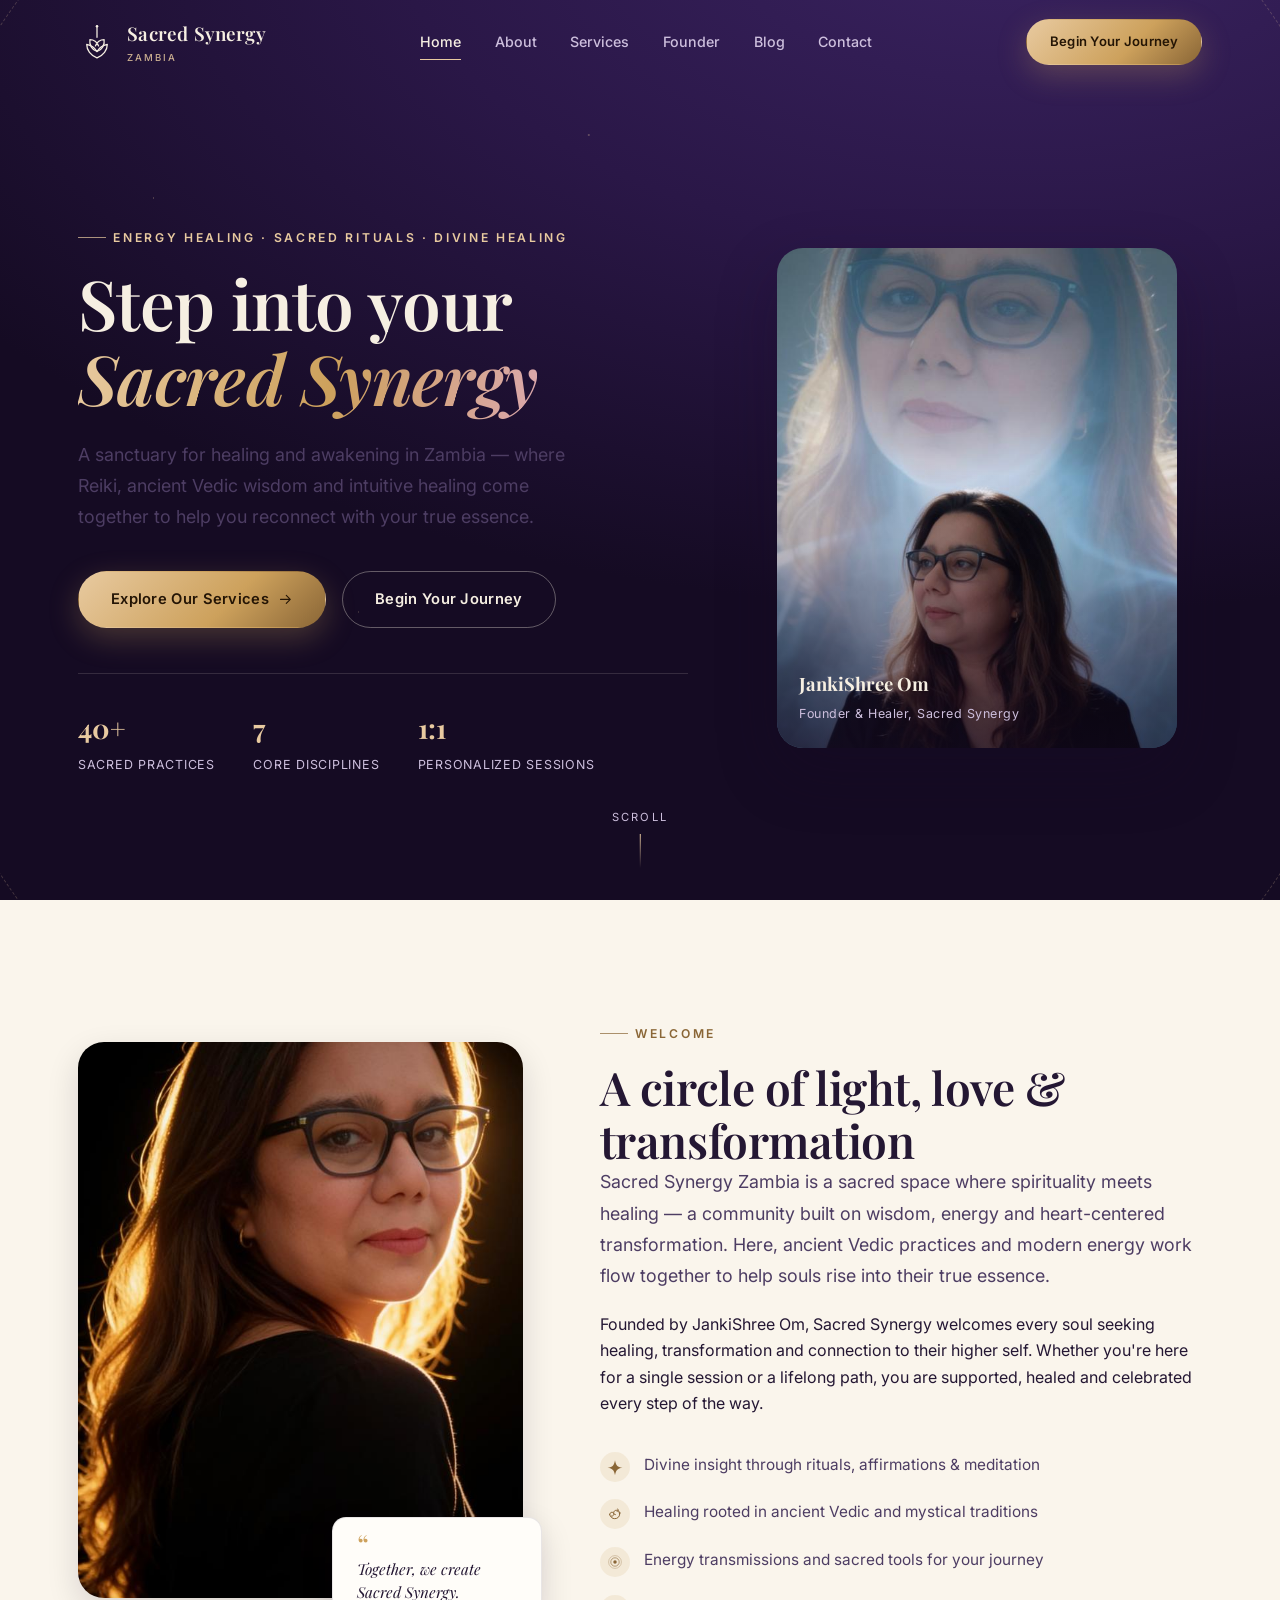
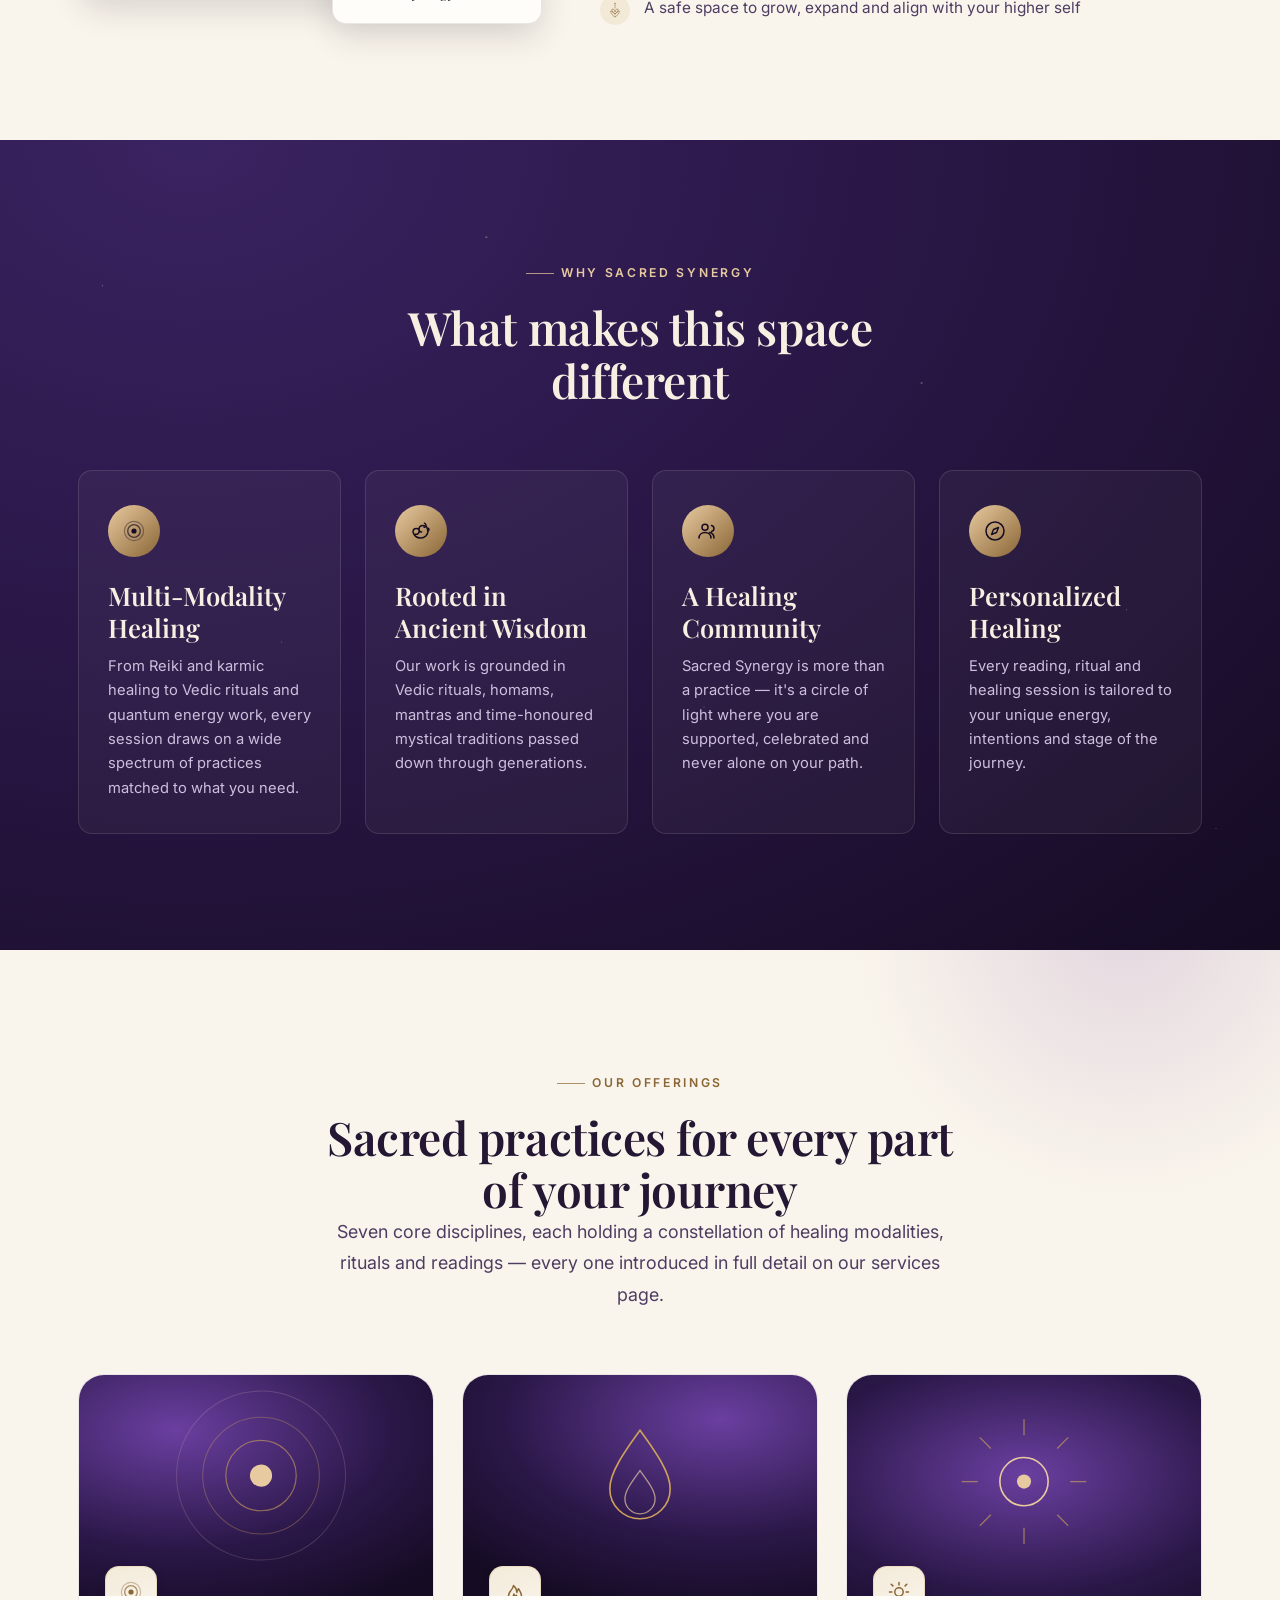
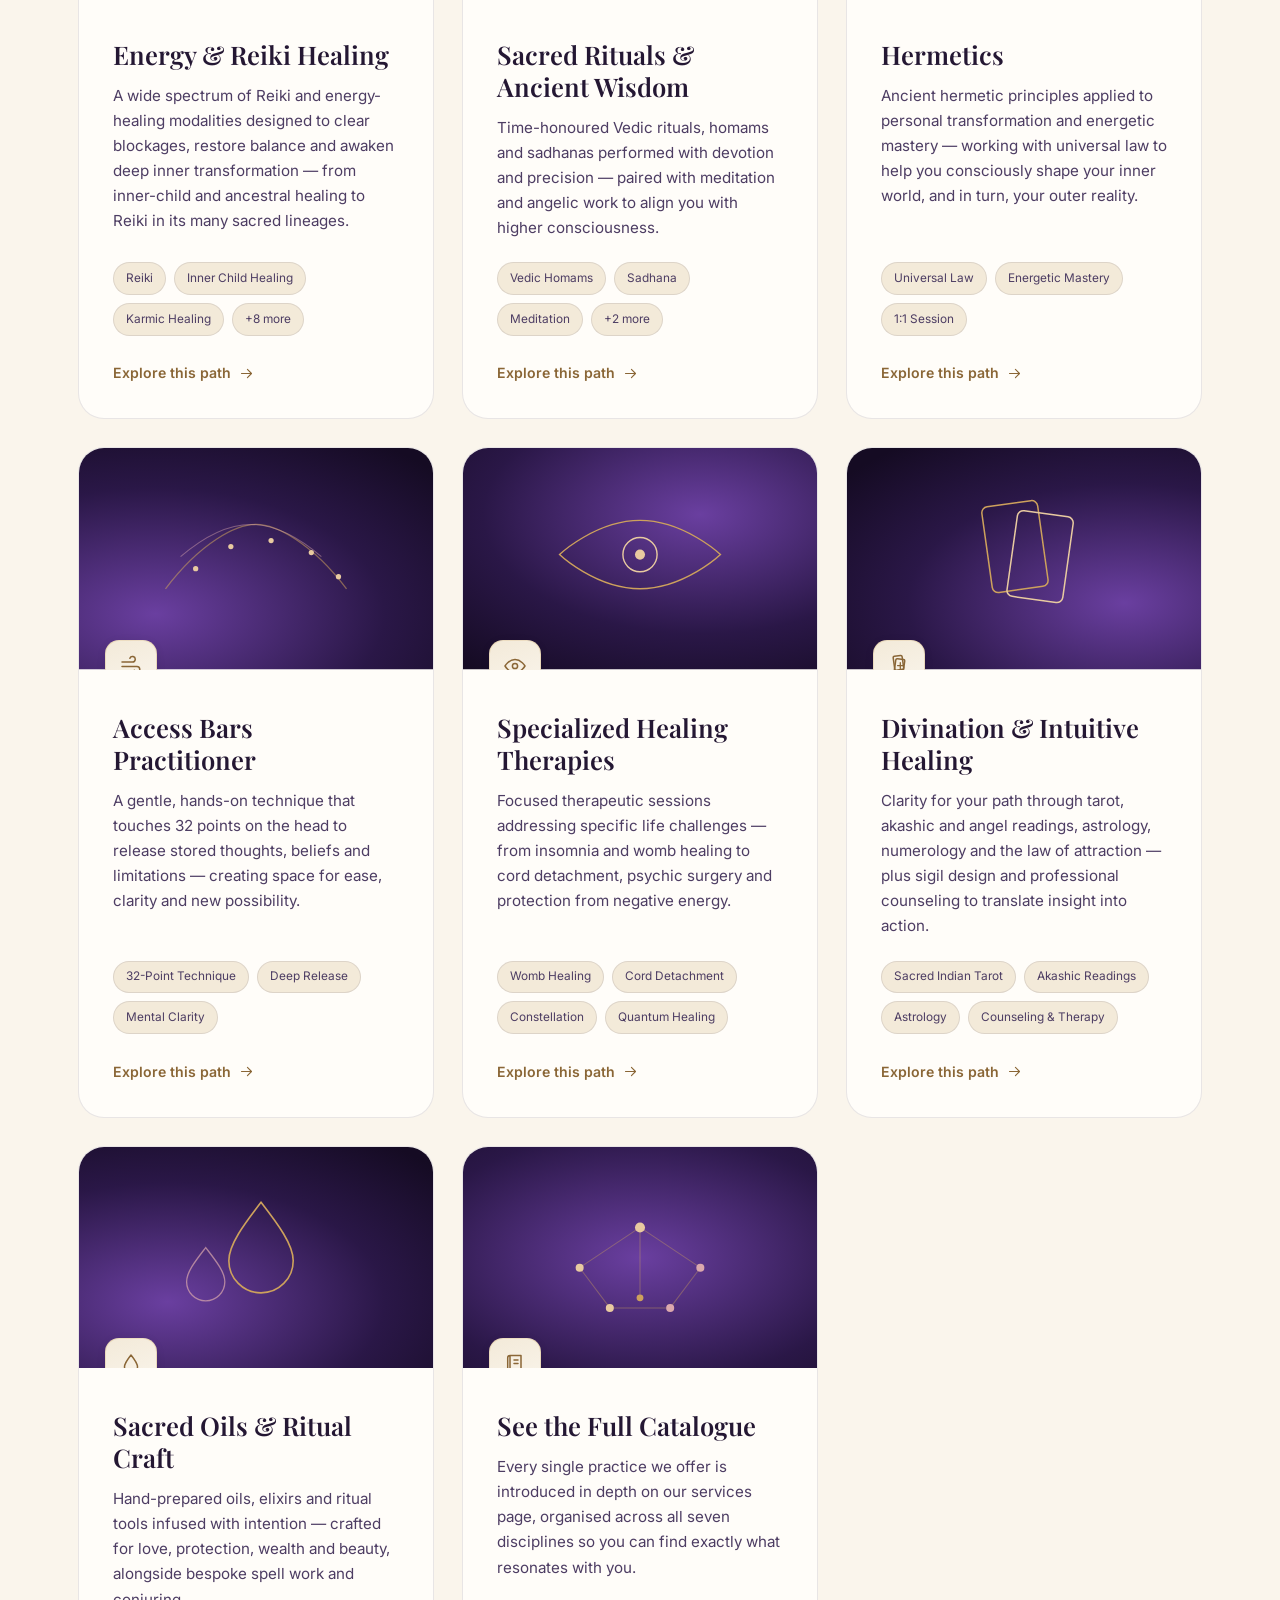
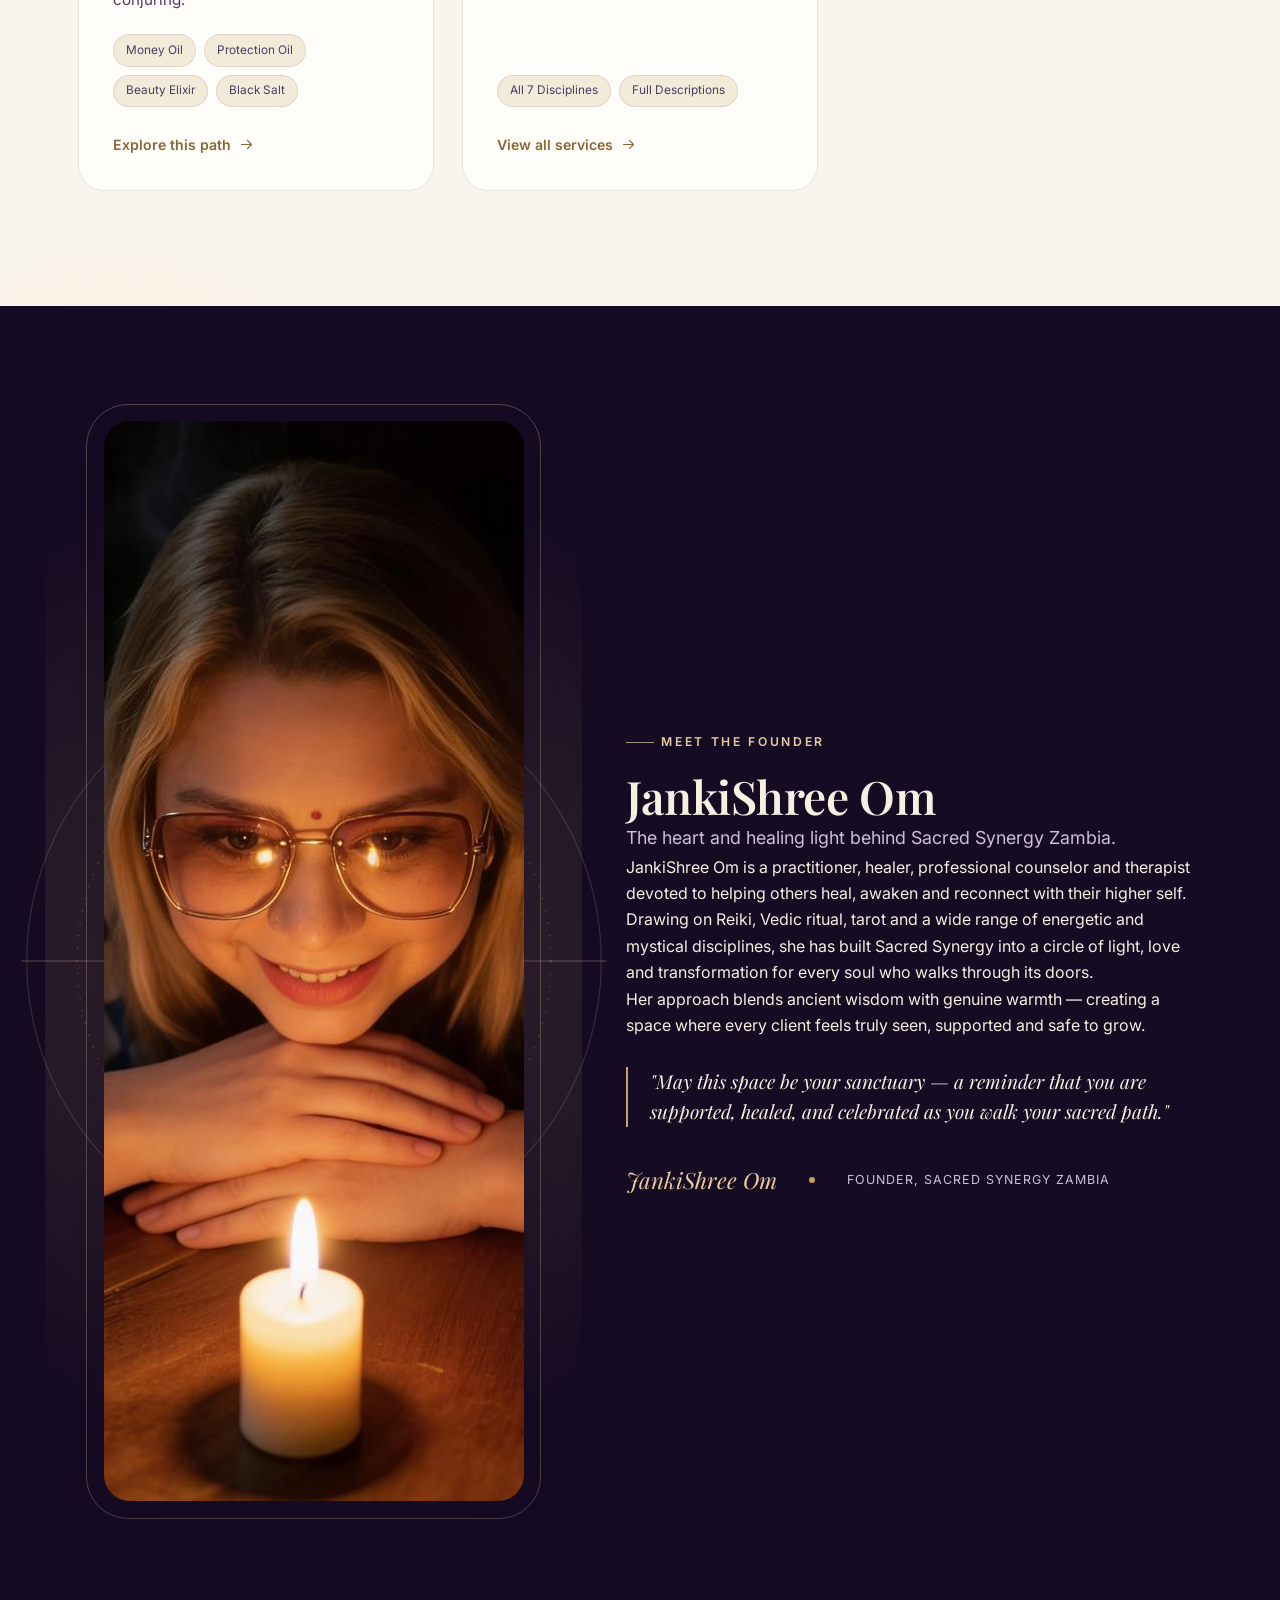
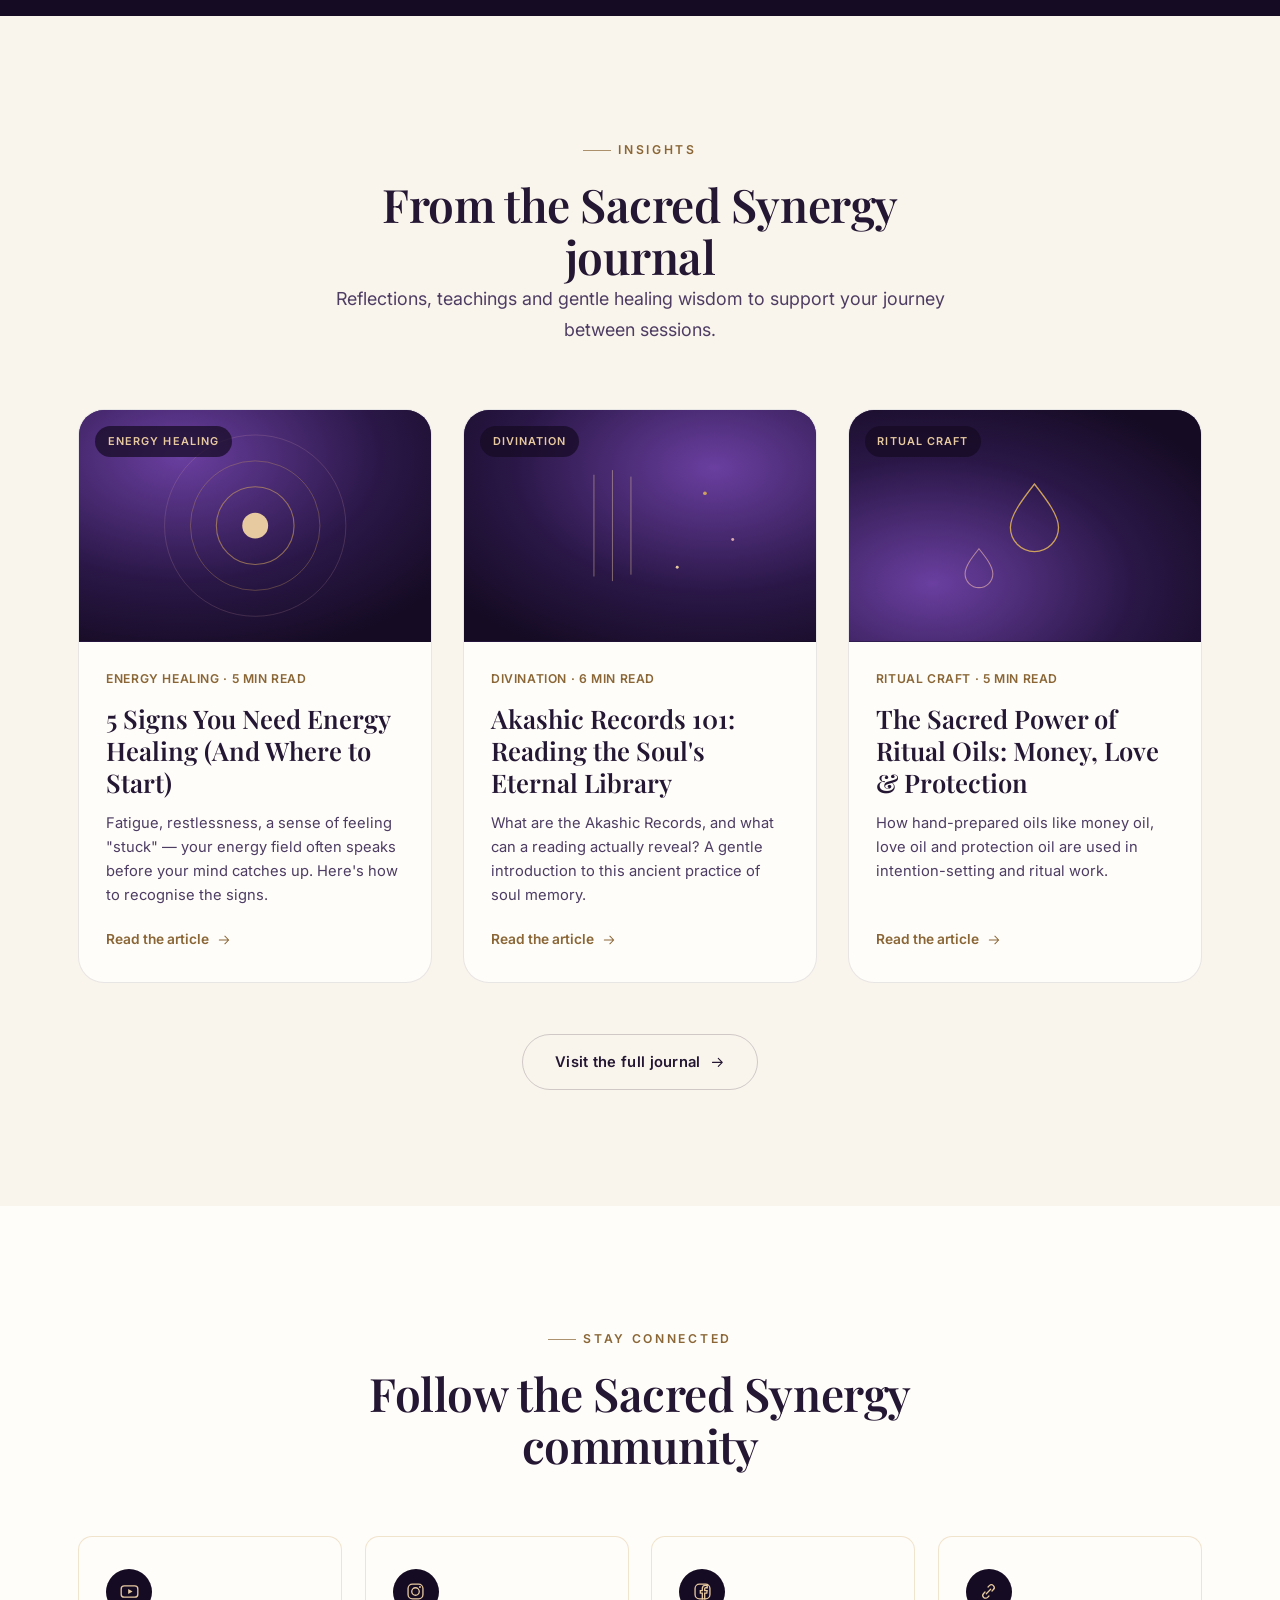
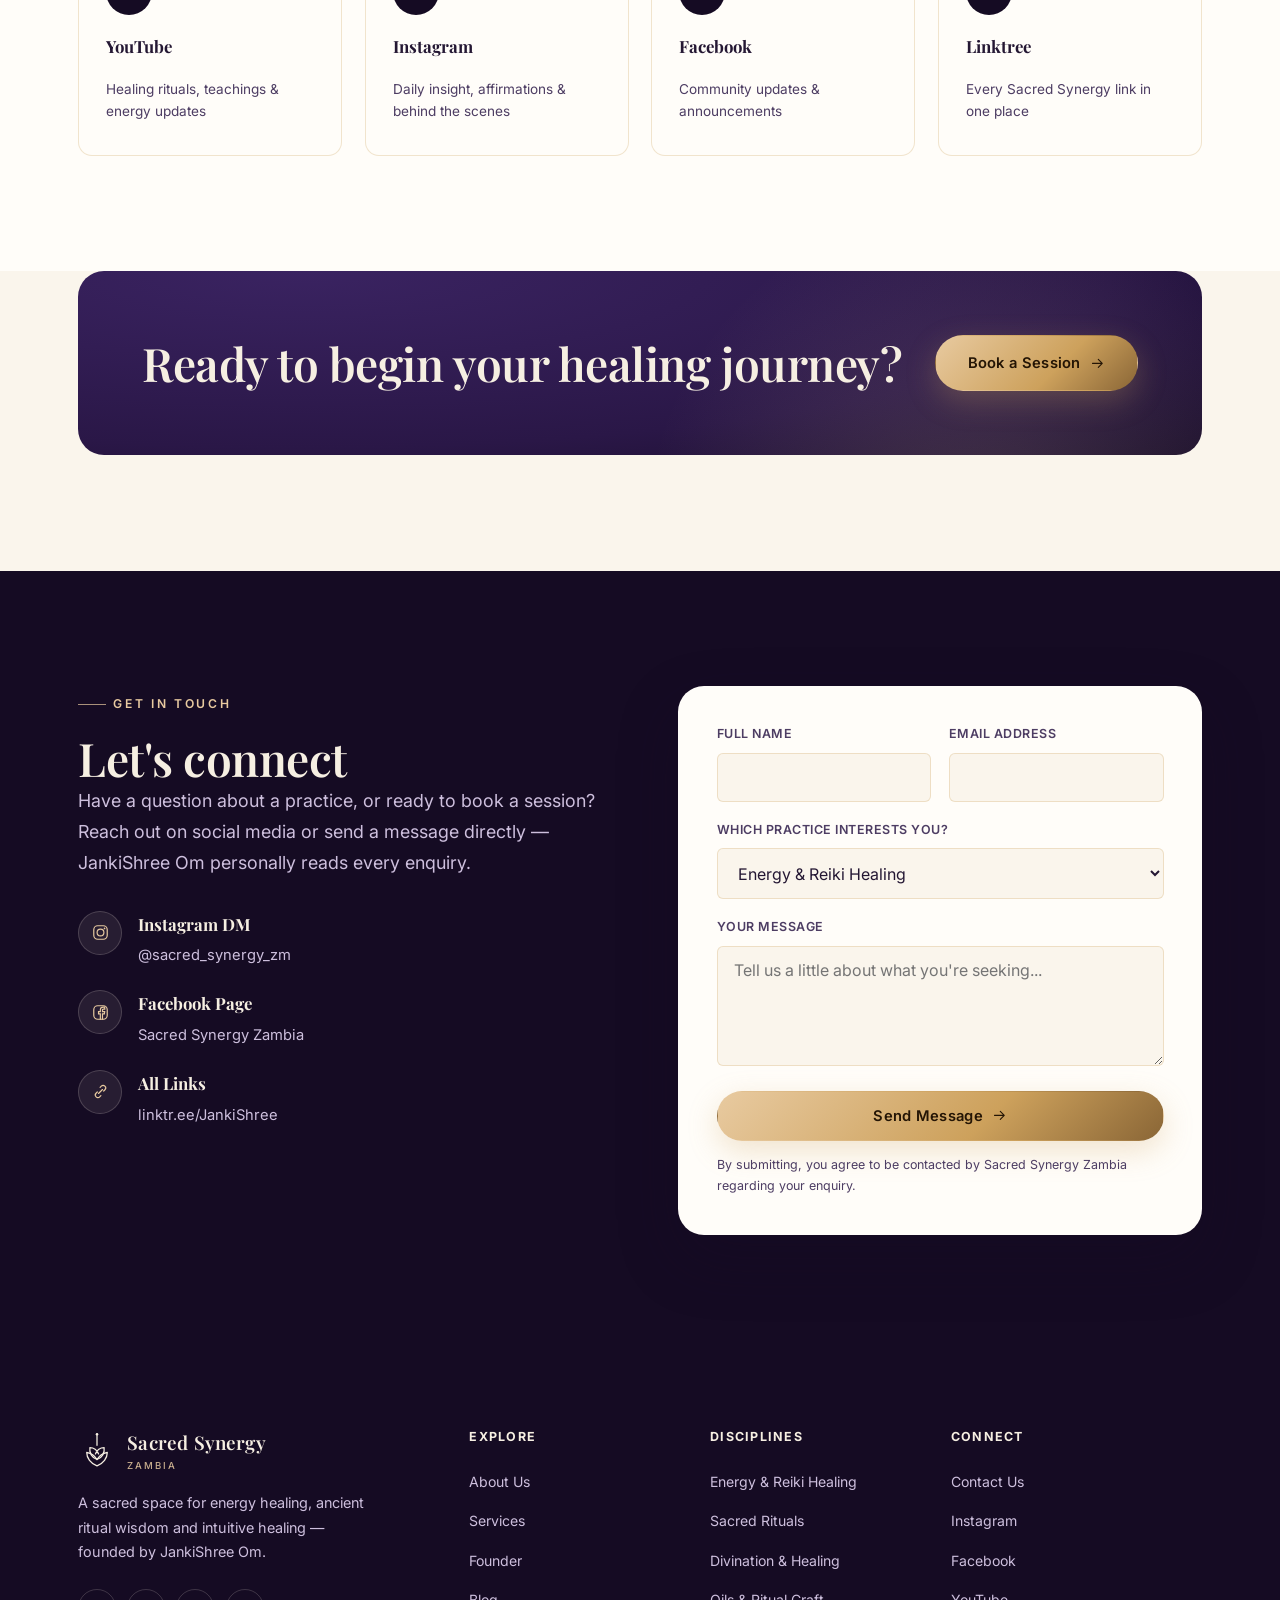
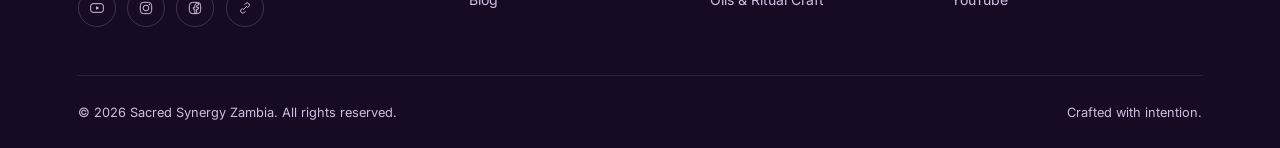
==== index.html @ 94b647ad "Initial commit: Sacred Synergy Zambia website Static marketing site for Sacred Synergy Zambia (found" ====
<!doctype html>
<html lang="en">
<head>
<meta charset="UTF-8">
<meta name="viewport" content="width=device-width, initial-scale=1">
<title>Sacred Synergy Zambia | Reiki, Energy Healing & Sacred Rituals</title>
<meta name="description" content="Sacred Synergy Zambia is a sanctuary for Reiki, energy healing, Vedic rituals, tarot and akashic healing — founded by JankiShree Om to help you heal, awaken and align with your higher self.">
<link rel="canonical" href="https://sacredsynergyzambia.com/">

<meta property="og:type" content="website">
<meta property="og:title" content="Sacred Synergy Zambia | Reiki, Energy Healing & Sacred Rituals">
<meta property="og:description" content="A sanctuary for Reiki, energy healing, Vedic rituals, tarot and akashic healing — founded by JankiShree Om.">
<meta property="og:image" content="assets/img/founder-ethereal.jpg">
<meta name="twitter:card" content="summary_large_image">

<link rel="icon" href="favicon.svg" type="image/svg+xml">
<link rel="preconnect" href="https://fonts.googleapis.com">
<link rel="preconnect" href="https://fonts.gstatic.com" crossorigin>
<link href="https://fonts.googleapis.com/css2?family=Playfair+Display:ital,wght@0,500;0,600;0,700;1,500&family=Inter:wght@400;500;600;700&display=swap" rel="stylesheet">
<link rel="stylesheet" href="css/style.css">
<noscript><style>.reveal{opacity:1!important;transform:none!important;}</style></noscript>
</head>
<body>
<a class="skip-link" href="#main">Skip to content</a>

<header class="site-header" id="site-header">
  <div class="container header-inner">
    <a href="index.html#top" class="brand">
      <span class="mark"><svg aria-hidden="true"><use href="assets/icons.svg#i-lotus"></use></svg></span>
      <span>Sacred Synergy<small>Zambia</small></span>
    </a>
    <nav class="main-nav" id="main-nav" aria-label="Primary">
      <a href="index.html#top">Home</a>
      <a href="index.html#about">About</a>
      <a href="services.html">Services</a>
      <a href="index.html#founder">Founder</a>
      <a href="blog.html">Blog</a>
      <a href="index.html#contact">Contact</a>
    </nav>
    <div class="header-cta">
      <a href="index.html#contact" class="btn btn-primary btn-sm">Begin Your Journey</a>
      <button class="nav-toggle" id="nav-toggle" aria-label="Toggle menu" aria-expanded="false" aria-controls="main-nav">
        <span></span><span></span><span></span>
      </button>
    </div>
  </div>
</header>
<div class="nav-scrim" id="nav-scrim" aria-hidden="true"></div>

<main id="main">

  <!-- ============ HERO ============ -->
  <section class="hero" id="top">
    <div class="hero-glow-ring" aria-hidden="true"></div>
    <div class="container hero-grid">
      <div class="hero-copy">
        <p class="eyebrow">Energy Healing · Sacred Rituals · Divine Healing</p>
        <h1>Step into your <em>Sacred Synergy</em></h1>
        <p class="lede">A sanctuary for healing and awakening in Zambia — where Reiki, ancient Vedic wisdom and intuitive healing come together to help you reconnect with your true essence.</p>
        <div class="hero-actions">
          <a href="services.html" class="btn btn-primary">Explore Our Services
            <svg aria-hidden="true"><use href="assets/icons.svg#i-arrow-right"></use></svg>
          </a>
          <a href="index.html#contact" class="btn btn-outline">Begin Your Journey</a>
        </div>
        <div class="hero-stats">
          <div class="stat"><b>40+</b><span>Sacred Practices</span></div>
          <div class="stat"><b>7</b><span>Core Disciplines</span></div>
          <div class="stat"><b>1:1</b><span>Personalized Sessions</span></div>
        </div>
      </div>
      <div class="hero-visual">
        <div class="hero-frame hero-frame-ethereal">
          <img src="assets/img/founder-ethereal.jpg" width="607" height="1080" alt="JankiShree Om, founder of Sacred Synergy Zambia, in an ethereal double-exposure portrait" fetchpriority="high">
          <div class="hero-frame-tag">
            <strong>JankiShree Om</strong>
            <span>Founder &amp; Healer, Sacred Synergy</span>
          </div>
        </div>
      </div>
    </div>
    <a href="#about" class="scroll-cue" aria-label="Scroll to content">
      <span>Scroll</span>
      <span class="line"></span>
    </a>
  </section>

  <!-- ============ ABOUT ============ -->
  <section class="section section-cream" id="about">
    <div class="container about-grid">
      <div class="about-visual reveal">
        <div class="about-frame">
          <img src="assets/img/founder-hero.jpg" width="607" height="1080" alt="JankiShree Om, founder of Sacred Synergy Zambia" loading="lazy">
        </div>
        <div class="about-badge">
          <span class="quote-mark">&ldquo;</span>
          <p>Together, we create Sacred Synergy.</p>
        </div>
      </div>
      <div class="about-copy reveal reveal-delay-1">
        <p class="eyebrow">Welcome</p>
        <h2>A circle of light, love &amp; transformation</h2>
        <p class="lede">Sacred Synergy Zambia is a sacred space where spirituality meets healing — a community built on wisdom, energy and heart-centered transformation. Here, ancient Vedic practices and modern energy work flow together to help souls rise into their true essence.</p>
        <p>Founded by JankiShree Om, Sacred Synergy welcomes every soul seeking healing, transformation and connection to their higher self. Whether you're here for a single session or a lifelong path, you are supported, healed and celebrated every step of the way.</p>
        <ul class="about-list">
          <li><span class="ico"><svg aria-hidden="true"><use href="assets/icons.svg#i-sparkle"></use></svg></span>Divine insight through rituals, affirmations &amp; meditation</li>
          <li><span class="ico"><svg aria-hidden="true"><use href="assets/icons.svg#i-om"></use></svg></span>Healing rooted in ancient Vedic and mystical traditions</li>
          <li><span class="ico"><svg aria-hidden="true"><use href="assets/icons.svg#i-aura"></use></svg></span>Energy transmissions and sacred tools for your journey</li>
          <li><span class="ico"><svg aria-hidden="true"><use href="assets/icons.svg#i-lotus"></use></svg></span>A safe space to grow, expand and align with your higher self</li>
        </ul>
      </div>
    </div>
  </section>

  <!-- ============ WHY CHOOSE US ============ -->
  <section class="section section-plum">
    <div class="container">
      <div class="section-head center reveal">
        <p class="eyebrow">Why Sacred Synergy</p>
        <h2>What makes this space different</h2>
      </div>
      <div class="why-grid">
        <div class="why-card reveal">
          <span class="ico"><svg aria-hidden="true"><use href="assets/icons.svg#i-aura"></use></svg></span>
          <h3>Multi-Modality Healing</h3>
          <p>From Reiki and karmic healing to Vedic rituals and quantum energy work, every session draws on a wide spectrum of practices matched to what you need.</p>
        </div>
        <div class="why-card reveal reveal-delay-1">
          <span class="ico"><svg aria-hidden="true"><use href="assets/icons.svg#i-om"></use></svg></span>
          <h3>Rooted in Ancient Wisdom</h3>
          <p>Our work is grounded in Vedic rituals, homams, mantras and time-honoured mystical traditions passed down through generations.</p>
        </div>
        <div class="why-card reveal reveal-delay-2">
          <span class="ico"><svg aria-hidden="true"><use href="assets/icons.svg#i-users"></use></svg></span>
          <h3>A Healing Community</h3>
          <p>Sacred Synergy is more than a practice — it's a circle of light where you are supported, celebrated and never alone on your path.</p>
        </div>
        <div class="why-card reveal reveal-delay-3">
          <span class="ico"><svg aria-hidden="true"><use href="assets/icons.svg#i-compass"></use></svg></span>
          <h3>Personalized Healing</h3>
          <p>Every reading, ritual and healing session is tailored to your unique energy, intentions and stage of the journey.</p>
        </div>
      </div>
    </div>
  </section>

  <!-- ============ SERVICES OVERVIEW ============ -->
  <section class="section section-cream" id="services">
    <div class="container">
      <div class="section-head center reveal">
        <p class="eyebrow">Our Offerings</p>
        <h2>Sacred practices for every part of your journey</h2>
        <p class="lede text-center">Seven core disciplines, each holding a constellation of healing modalities, rituals and readings — every one introduced in full detail on our services page.</p>
      </div>

      <div class="services-grid">
        <article class="service-card reveal">
          <div class="service-card-thumb">
            <svg viewBox="0 0 400 220" preserveAspectRatio="xMidYMid slice" role="img" aria-label="Illustration of concentric energy rings representing Reiki">
              <defs><radialGradient id="gs1" cx="30%" cy="25%" r="90%"><stop offset="0%" stop-color="#6a3fa0"/><stop offset="60%" stop-color="#2a1747"/><stop offset="100%" stop-color="#150b23"/></radialGradient></defs>
              <rect width="400" height="220" fill="url(#gs1)"/>
              <circle cx="205" cy="100" r="11" fill="#e8caa0"/>
              <circle cx="205" cy="100" r="35" fill="none" stroke="#cda15c" stroke-width="1.2" opacity=".6"/>
              <circle cx="205" cy="100" r="58" fill="none" stroke="#cda15c" stroke-width="1" opacity=".35"/>
              <circle cx="205" cy="100" r="84" fill="none" stroke="#dba8ad" stroke-width="1" opacity=".22"/>
            </svg>
            <span class="ico-badge"><svg aria-hidden="true"><use href="assets/icons.svg#i-aura"></use></svg></span>
          </div>
          <div class="service-card-body">
          <h3>Energy &amp; Reiki Healing</h3>
          <p>A wide spectrum of Reiki and energy-healing modalities designed to clear blockages, restore balance and awaken deep inner transformation — from inner-child and ancestral healing to Reiki in its many sacred lineages.</p>
          <div class="tags"><span>Reiki</span><span>Inner Child Healing</span><span>Karmic Healing</span><span>+8 more</span></div>
          <a href="services.html#energy-healing" class="card-link">Explore this path <svg aria-hidden="true"><use href="assets/icons.svg#i-arrow-right"></use></svg></a>
          </div>
        </article>

        <article class="service-card reveal reveal-delay-1">
          <div class="service-card-thumb">
            <svg viewBox="0 0 400 220" preserveAspectRatio="xMidYMid slice" role="img" aria-label="Illustration of a sacred flame representing Vedic ritual">
              <defs><radialGradient id="gs2" cx="70%" cy="20%" r="90%"><stop offset="0%" stop-color="#6a3fa0"/><stop offset="60%" stop-color="#2a1747"/><stop offset="100%" stop-color="#150b23"/></radialGradient></defs>
              <rect width="400" height="220" fill="url(#gs2)"/>
              <path d="M200 55c16 22 30 42 30 58a30 30 0 1 1-60 0c0-16 14-36 30-58Z" fill="none" stroke="#cda15c" stroke-width="1.6"/>
              <path d="M200 95c8 11 15 20 15 28a15 15 0 1 1-30 0c0-8 7-17 15-28Z" fill="none" stroke="#e8caa0" stroke-width="1.3" opacity=".7"/>
            </svg>
            <span class="ico-badge"><svg aria-hidden="true"><use href="assets/icons.svg#i-flame"></use></svg></span>
          </div>
          <div class="service-card-body">
          <h3>Sacred Rituals &amp; Ancient Wisdom</h3>
          <p>Time-honoured Vedic rituals, homams and sadhanas performed with devotion and precision — paired with meditation and angelic work to align you with higher consciousness.</p>
          <div class="tags"><span>Vedic Homams</span><span>Sadhana</span><span>Meditation</span><span>+2 more</span></div>
          <a href="services.html#sacred-rituals" class="card-link">Explore this path <svg aria-hidden="true"><use href="assets/icons.svg#i-arrow-right"></use></svg></a>
          </div>
        </article>

        <article class="service-card reveal reveal-delay-2">
          <div class="service-card-thumb">
            <svg viewBox="0 0 400 220" preserveAspectRatio="xMidYMid slice" role="img" aria-label="Illustration of a radiating sun representing Hermetics">
              <defs><radialGradient id="gs3" cx="50%" cy="45%" r="90%"><stop offset="0%" stop-color="#6a3fa0"/><stop offset="60%" stop-color="#2a1747"/><stop offset="100%" stop-color="#150b23"/></radialGradient></defs>
              <rect width="400" height="220" fill="url(#gs3)"/>
              <circle cx="200" cy="106" r="24" fill="none" stroke="#e8caa0" stroke-width="1.6"/>
              <circle cx="200" cy="106" r="7" fill="#e8caa0"/>
              <g stroke="#cda15c" stroke-width="1.3" opacity=".65">
                <line x1="200" y1="60" x2="200" y2="44"/>
                <line x1="200" y1="152" x2="200" y2="168"/>
                <line x1="154" y1="106" x2="138" y2="106"/>
                <line x1="246" y1="106" x2="262" y2="106"/>
                <line x1="167" y1="73" x2="156" y2="62"/>
                <line x1="233" y1="73" x2="244" y2="62"/>
                <line x1="167" y1="139" x2="156" y2="150"/>
                <line x1="233" y1="139" x2="244" y2="150"/>
              </g>
            </svg>
            <span class="ico-badge"><svg aria-hidden="true"><use href="assets/icons.svg#i-sun"></use></svg></span>
          </div>
          <div class="service-card-body">
          <h3>Hermetics</h3>
          <p>Ancient hermetic principles applied to personal transformation and energetic mastery — working with universal law to help you consciously shape your inner world, and in turn, your outer reality.</p>
          <div class="tags"><span>Universal Law</span><span>Energetic Mastery</span><span>1:1 Session</span></div>
          <a href="services.html#hermetics" class="card-link">Explore this path <svg aria-hidden="true"><use href="assets/icons.svg#i-arrow-right"></use></svg></a>
          </div>
        </article>

        <article class="service-card reveal">
          <div class="service-card-thumb">
            <svg viewBox="0 0 400 220" preserveAspectRatio="xMidYMid slice" role="img" aria-label="Illustration of flowing lines and points representing Access Bars">
              <defs><radialGradient id="gs4" cx="25%" cy="75%" r="95%"><stop offset="0%" stop-color="#6a3fa0"/><stop offset="60%" stop-color="#2a1747"/><stop offset="100%" stop-color="#150b23"/></radialGradient></defs>
              <rect width="400" height="220" fill="url(#gs4)"/>
              <path d="M110 140c35-46 70-64 90-64s55 18 90 64" fill="none" stroke="#cda15c" stroke-width="1.3" opacity=".55"/>
              <path d="M125 108c28-24 52-32 70-32s42 8 70 32" fill="none" stroke="#dba8ad" stroke-width="1.1" opacity=".45"/>
              <circle cx="140" cy="120" r="2.6" fill="#e8caa0"/>
              <circle cx="175" cy="98" r="2.6" fill="#e8caa0"/>
              <circle cx="215" cy="92" r="2.6" fill="#e8caa0"/>
              <circle cx="255" cy="104" r="2.6" fill="#e8caa0"/>
              <circle cx="282" cy="128" r="2.6" fill="#e8caa0"/>
            </svg>
            <span class="ico-badge"><svg aria-hidden="true"><use href="assets/icons.svg#i-wind"></use></svg></span>
          </div>
          <div class="service-card-body">
          <h3>Access Bars Practitioner</h3>
          <p>A gentle, hands-on technique that touches 32 points on the head to release stored thoughts, beliefs and limitations — creating space for ease, clarity and new possibility.</p>
          <div class="tags"><span>32-Point Technique</span><span>Deep Release</span><span>Mental Clarity</span></div>
          <a href="services.html#access-bars" class="card-link">Explore this path <svg aria-hidden="true"><use href="assets/icons.svg#i-arrow-right"></use></svg></a>
          </div>
        </article>

        <article class="service-card reveal reveal-delay-1">
          <div class="service-card-thumb">
            <svg viewBox="0 0 400 220" preserveAspectRatio="xMidYMid slice" role="img" aria-label="Illustration of a third eye representing specialized healing therapies">
              <defs><radialGradient id="gs5" cx="65%" cy="30%" r="90%"><stop offset="0%" stop-color="#6a3fa0"/><stop offset="60%" stop-color="#2a1747"/><stop offset="100%" stop-color="#150b23"/></radialGradient></defs>
              <rect width="400" height="220" fill="url(#gs5)"/>
              <path d="M120 106s36-34 80-34 80 34 80 34-36 34-80 34-80-34-80-34Z" fill="none" stroke="#cda15c" stroke-width="1.4"/>
              <circle cx="200" cy="106" r="17" fill="none" stroke="#e8caa0" stroke-width="1.4"/>
              <circle cx="200" cy="106" r="5" fill="#e8caa0"/>
            </svg>
            <span class="ico-badge"><svg aria-hidden="true"><use href="assets/icons.svg#i-eye"></use></svg></span>
          </div>
          <div class="service-card-body">
          <h3>Specialized Healing Therapies</h3>
          <p>Focused therapeutic sessions addressing specific life challenges — from insomnia and womb healing to cord detachment, psychic surgery and protection from negative energy.</p>
          <div class="tags"><span>Womb Healing</span><span>Cord Detachment</span><span>Constellation</span><span>Quantum Healing</span></div>
          <a href="services.html#specialized-healing" class="card-link">Explore this path <svg aria-hidden="true"><use href="assets/icons.svg#i-arrow-right"></use></svg></a>
          </div>
        </article>

        <article class="service-card reveal reveal-delay-2">
          <div class="service-card-thumb">
            <svg viewBox="0 0 400 220" preserveAspectRatio="xMidYMid slice" role="img" aria-label="Illustration of two overlapping tarot cards representing divination">
              <defs><radialGradient id="gs6" cx="75%" cy="70%" r="90%"><stop offset="0%" stop-color="#6a3fa0"/><stop offset="60%" stop-color="#2a1747"/><stop offset="100%" stop-color="#150b23"/></radialGradient></defs>
              <rect width="400" height="220" fill="url(#gs6)"/>
              <rect x="163" y="55" width="56" height="86" rx="6" fill="none" stroke="#cda15c" stroke-width="1.5" transform="rotate(-8 191 98)"/>
              <rect x="188" y="65" width="56" height="86" rx="6" fill="none" stroke="#e8caa0" stroke-width="1.5" transform="rotate(8 216 108)"/>
            </svg>
            <span class="ico-badge"><svg aria-hidden="true"><use href="assets/icons.svg#i-tarot"></use></svg></span>
          </div>
          <div class="service-card-body">
          <h3>Divination &amp; Intuitive Healing</h3>
          <p>Clarity for your path through tarot, akashic and angel readings, astrology, numerology and the law of attraction — plus sigil design and professional counseling to translate insight into action.</p>
          <div class="tags"><span>Sacred Indian Tarot</span><span>Akashic Readings</span><span>Astrology</span><span>Counseling &amp; Therapy</span></div>
          <a href="services.html#divination" class="card-link">Explore this path <svg aria-hidden="true"><use href="assets/icons.svg#i-arrow-right"></use></svg></a>
          </div>
        </article>

        <article class="service-card reveal">
          <div class="service-card-thumb">
            <svg viewBox="0 0 400 220" preserveAspectRatio="xMidYMid slice" role="img" aria-label="Illustration of ritual oil droplets">
              <defs><radialGradient id="gs7" cx="28%" cy="70%" r="90%"><stop offset="0%" stop-color="#6a3fa0"/><stop offset="60%" stop-color="#2a1747"/><stop offset="100%" stop-color="#150b23"/></radialGradient></defs>
              <rect width="400" height="220" fill="url(#gs7)"/>
              <path d="M205 55c17 22 32 42 32 58a32 32 0 1 1-64 0c0-16 15-36 32-58Z" fill="none" stroke="#cda15c" stroke-width="1.6"/>
              <path d="M150 100c10 13 19 24 19 34a19 19 0 1 1-38 0c0-10 9-21 19-34Z" fill="none" stroke="#dba8ad" stroke-width="1.3" opacity=".7"/>
            </svg>
            <span class="ico-badge"><svg aria-hidden="true"><use href="assets/icons.svg#i-droplet"></use></svg></span>
          </div>
          <div class="service-card-body">
          <h3>Sacred Oils &amp; Ritual Craft</h3>
          <p>Hand-prepared oils, elixirs and ritual tools infused with intention — crafted for love, protection, wealth and beauty, alongside bespoke spell work and conjuring.</p>
          <div class="tags"><span>Money Oil</span><span>Protection Oil</span><span>Beauty Elixir</span><span>Black Salt</span></div>
          <a href="services.html#sacred-tools" class="card-link">Explore this path <svg aria-hidden="true"><use href="assets/icons.svg#i-arrow-right"></use></svg></a>
          </div>
        </article>

        <article class="service-card reveal reveal-delay-1">
          <div class="service-card-thumb">
            <svg viewBox="0 0 400 220" preserveAspectRatio="xMidYMid slice" role="img" aria-label="Illustration of a scattered constellation representing the full catalogue">
              <defs><radialGradient id="gs8" cx="50%" cy="50%" r="95%"><stop offset="0%" stop-color="#6a3fa0"/><stop offset="60%" stop-color="#2a1747"/><stop offset="100%" stop-color="#150b23"/></radialGradient></defs>
              <rect width="400" height="220" fill="url(#gs8)"/>
              <g stroke="#cda15c" stroke-width="1" opacity=".4">
                <line x1="140" y1="120" x2="200" y2="80"/>
                <line x1="200" y1="80" x2="260" y2="120"/>
                <line x1="260" y1="120" x2="230" y2="160"/>
                <line x1="230" y1="160" x2="170" y2="160"/>
                <line x1="170" y1="160" x2="140" y2="120"/>
                <line x1="200" y1="80" x2="200" y2="150"/>
              </g>
              <circle cx="140" cy="120" r="4" fill="#e8caa0"/>
              <circle cx="200" cy="80" r="5" fill="#e8caa0"/>
              <circle cx="260" cy="120" r="4" fill="#dba8ad"/>
              <circle cx="230" cy="160" r="4" fill="#dba8ad"/>
              <circle cx="170" cy="160" r="4" fill="#e8caa0"/>
              <circle cx="200" cy="150" r="3.4" fill="#cda15c"/>
            </svg>
            <span class="ico-badge"><svg aria-hidden="true"><use href="assets/icons.svg#i-scroll"></use></svg></span>
          </div>
          <div class="service-card-body">
          <h3>See the Full Catalogue</h3>
          <p>Every single practice we offer is introduced in depth on our services page, organised across all seven disciplines so you can find exactly what resonates with you.</p>
          <div class="tags"><span>All 7 Disciplines</span><span>Full Descriptions</span></div>
          <a href="services.html" class="card-link">View all services <svg aria-hidden="true"><use href="assets/icons.svg#i-arrow-right"></use></svg></a>
          </div>
        </article>
      </div>
    </div>
  </section>

  <!-- ============ FOUNDER ============ -->
  <section class="section section-dark" id="founder">
    <div class="container founder-grid">
      <div class="founder-visual reveal">
        <div class="founder-photo-frame">
          <svg class="founder-mandala" viewBox="0 0 500 500" aria-hidden="true">
            <circle cx="250" cy="250" r="228" fill="none" stroke="currentColor" stroke-width="1" opacity="0.16"/>
            <circle cx="250" cy="250" r="188" fill="none" stroke="currentColor" stroke-width="1" stroke-dasharray="1 9" opacity="0.3"/>
            <circle cx="250" cy="250" r="148" fill="none" stroke="currentColor" stroke-width="1" opacity="0.14"/>
            <g stroke="currentColor" stroke-width="1" opacity="0.22">
              <line x1="250" y1="18" x2="250" y2="482"/>
              <line x1="18" y1="250" x2="482" y2="250"/>
              <line x1="86" y1="86" x2="414" y2="414"/>
              <line x1="414" y1="86" x2="86" y2="414"/>
            </g>
            <circle cx="250" cy="250" r="6" fill="currentColor" opacity="0.35"/>
          </svg>
          <span class="frame-ring" aria-hidden="true"></span>
          <img src="assets/img/founder-candlelight.jpg" width="497" height="1080" alt="JankiShree Om in a candlelit ritual setting" loading="lazy">
        </div>
      </div>
      <div class="founder-copy reveal reveal-delay-1">
        <p class="eyebrow">Meet the Founder</p>
        <h2>JankiShree Om</h2>
        <p class="lede">The heart and healing light behind Sacred Synergy Zambia.</p>
        <p>JankiShree Om is a practitioner, healer, professional counselor and therapist devoted to helping others heal, awaken and reconnect with their higher self. Drawing on Reiki, Vedic ritual, tarot and a wide range of energetic and mystical disciplines, she has built Sacred Synergy into a circle of light, love and transformation for every soul who walks through its doors.</p>
        <p>Her approach blends ancient wisdom with genuine warmth — creating a space where every client feels truly seen, supported and safe to grow.</p>
        <blockquote class="founder-quote">"May this space be your sanctuary — a reminder that you are supported, healed, and celebrated as you walk your sacred path."</blockquote>
        <div class="signature">
          <span class="name">JankiShree Om</span>
          <span class="divider-dot" aria-hidden="true"></span>
          <span class="role">Founder, Sacred Synergy Zambia</span>
        </div>
      </div>
    </div>
  </section>

  <!-- ============ BLOG PREVIEW ============ -->
  <section class="section section-cream" id="blog">
    <div class="container">
      <div class="section-head center reveal">
        <p class="eyebrow">Insights</p>
        <h2>From the Sacred Synergy journal</h2>
        <p class="lede text-center">Reflections, teachings and gentle healing wisdom to support your journey between sessions.</p>
      </div>

      <div class="blog-grid">

        <article class="blog-card reveal">
          <a href="blog/energy-healing-signs.html" class="blog-thumb" aria-hidden="true">
            <span class="cat">Energy Healing</span>
            <svg viewBox="0 0 400 250" preserveAspectRatio="xMidYMid slice" role="img" aria-label="Illustration representing energy healing">
              <defs><radialGradient id="g1" cx="30%" cy="20%" r="90%"><stop offset="0%" stop-color="#6a3fa0"/><stop offset="60%" stop-color="#2a1747"/><stop offset="100%" stop-color="#150b23"/></radialGradient></defs>
              <rect width="400" height="250" fill="url(#g1)"/>
              <circle cx="200" cy="125" r="14" fill="#e8caa0"/>
              <circle cx="200" cy="125" r="42" fill="none" stroke="#cda15c" stroke-width="1.2" opacity=".6"/>
              <circle cx="200" cy="125" r="70" fill="none" stroke="#cda15c" stroke-width="1" opacity=".35"/>
              <circle cx="200" cy="125" r="98" fill="none" stroke="#dba8ad" stroke-width="1" opacity=".2"/>
            </svg>
          </a>
          <div class="blog-body">
            <span class="blog-meta">Energy Healing · 5 min read</span>
            <h3><a href="blog/energy-healing-signs.html">5 Signs You Need Energy Healing (And Where to Start)</a></h3>
            <p>Fatigue, restlessness, a sense of feeling "stuck" — your energy field often speaks before your mind catches up. Here's how to recognise the signs.</p>
            <a href="blog/energy-healing-signs.html" class="card-link">Read the article <svg aria-hidden="true"><use href="assets/icons.svg#i-arrow-right"></use></svg></a>
          </div>
        </article>

        <article class="blog-card reveal reveal-delay-1">
          <a href="blog/akashic-records-101.html" class="blog-thumb" aria-hidden="true">
            <span class="cat">Divination</span>
            <svg viewBox="0 0 400 250" preserveAspectRatio="xMidYMid slice" role="img" aria-label="Illustration representing the akashic records">
              <defs><radialGradient id="g2" cx="70%" cy="25%" r="90%"><stop offset="0%" stop-color="#6a3fa0"/><stop offset="60%" stop-color="#2a1747"/><stop offset="100%" stop-color="#150b23"/></radialGradient></defs>
              <rect width="400" height="250" fill="url(#g2)"/>
              <g fill="none" stroke="#e8caa0" stroke-width="1">
                <path d="M150 70 v110 M170 65 v120 M190 72 v106" opacity=".5"/>
              </g>
              <circle cx="270" cy="90" r="2" fill="#cda15c"/>
              <circle cx="300" cy="140" r="1.6" fill="#dba8ad"/>
              <circle cx="240" cy="170" r="1.6" fill="#e8caa0"/>
            </svg>
          </a>
          <div class="blog-body">
            <span class="blog-meta">Divination · 6 min read</span>
            <h3><a href="blog/akashic-records-101.html">Akashic Records 101: Reading the Soul's Eternal Library</a></h3>
            <p>What are the Akashic Records, and what can a reading actually reveal? A gentle introduction to this ancient practice of soul memory.</p>
            <a href="blog/akashic-records-101.html" class="card-link">Read the article <svg aria-hidden="true"><use href="assets/icons.svg#i-arrow-right"></use></svg></a>
          </div>
        </article>

        <article class="blog-card reveal reveal-delay-2">
          <a href="blog/sacred-ritual-oils.html" class="blog-thumb" aria-hidden="true">
            <span class="cat">Ritual Craft</span>
            <svg viewBox="0 0 400 250" preserveAspectRatio="xMidYMid slice" role="img" aria-label="Illustration representing sacred ritual oils">
              <defs><radialGradient id="g3" cx="25%" cy="75%" r="90%"><stop offset="0%" stop-color="#6a3fa0"/><stop offset="60%" stop-color="#2a1747"/><stop offset="100%" stop-color="#150b23"/></radialGradient></defs>
              <rect width="400" height="250" fill="url(#g3)"/>
              <path d="M210 80c14 18 26 34 26 47a26 26 0 1 1-52 0c0-13 12-29 26-47Z" fill="none" stroke="#cda15c" stroke-width="1.4"/>
              <path d="M150 150c8 10 15 19 15 27a15 15 0 1 1-30 0c0-8 7-17 15-27Z" fill="none" stroke="#dba8ad" stroke-width="1.2" opacity=".7"/>
            </svg>
          </a>
          <div class="blog-body">
            <span class="blog-meta">Ritual Craft · 5 min read</span>
            <h3><a href="blog/sacred-ritual-oils.html">The Sacred Power of Ritual Oils: Money, Love &amp; Protection</a></h3>
            <p>How hand-prepared oils like money oil, love oil and protection oil are used in intention-setting and ritual work.</p>
            <a href="blog/sacred-ritual-oils.html" class="card-link">Read the article <svg aria-hidden="true"><use href="assets/icons.svg#i-arrow-right"></use></svg></a>
          </div>
        </article>

      </div>
      <div class="services-cta reveal">
        <a href="blog.html" class="btn btn-ghost-dark">Visit the full journal
          <svg aria-hidden="true"><use href="assets/icons.svg#i-arrow-right"></use></svg>
        </a>
      </div>
    </div>
  </section>

  <!-- ============ SOCIAL ============ -->
  <section class="section section-paper" id="social">
    <div class="container">
      <div class="section-head center reveal">
        <p class="eyebrow">Stay Connected</p>
        <h2>Follow the Sacred Synergy community</h2>
      </div>
      <div class="social-grid">
        <a class="social-card reveal" href="https://youtube.com/@janakishreeom?si=fjiYfJjjqQI-4890" target="_blank" rel="noopener noreferrer">
          <span class="ico"><svg aria-hidden="true"><use href="assets/icons.svg#i-youtube"></use></svg></span>
          <b>YouTube</b>
          <span>Healing rituals, teachings &amp; energy updates</span>
        </a>
        <a class="social-card reveal reveal-delay-1" href="https://www.instagram.com/sacred_synergy_zm?stkn=MTUybzYxdnB4d3AzaA==" target="_blank" rel="noopener noreferrer">
          <span class="ico"><svg aria-hidden="true"><use href="assets/icons.svg#i-instagram"></use></svg></span>
          <b>Instagram</b>
          <span>Daily insight, affirmations &amp; behind the scenes</span>
        </a>
        <a class="social-card reveal reveal-delay-2" href="https://www.facebook.com/share/19rTtwJU9G/?mibextid=wwXIfr" target="_blank" rel="noopener noreferrer">
          <span class="ico"><svg aria-hidden="true"><use href="assets/icons.svg#i-facebook"></use></svg></span>
          <b>Facebook</b>
          <span>Community updates &amp; announcements</span>
        </a>
        <a class="social-card reveal reveal-delay-3" href="https://linktr.ee/JankiShree" target="_blank" rel="noopener noreferrer">
          <span class="ico"><svg aria-hidden="true"><use href="assets/icons.svg#i-link"></use></svg></span>
          <b>Linktree</b>
          <span>Every Sacred Synergy link in one place</span>
        </a>
      </div>
    </div>
  </section>

  <!-- ============ CTA BAND ============ -->
  <section class="section section-cream" style="padding-top:0;">
    <div class="container">
      <div class="cta-band reveal">
        <h2>Ready to begin your healing journey?</h2>
        <a href="index.html#contact" class="btn btn-primary">Book a Session
          <svg aria-hidden="true"><use href="assets/icons.svg#i-arrow-right"></use></svg>
        </a>
      </div>
    </div>
  </section>

  <!-- ============ CONTACT ============ -->
  <section class="section section-dark" id="contact">
    <div class="container contact-grid">
      <div class="contact-copy reveal">
        <p class="eyebrow">Get In Touch</p>
        <h2>Let's connect</h2>
        <p class="lede">Have a question about a practice, or ready to book a session? Reach out on social media or send a message directly — JankiShree Om personally reads every enquiry.</p>
        <ul class="contact-info-list">
          <li>
            <span class="ico"><svg aria-hidden="true"><use href="assets/icons.svg#i-instagram"></use></svg></span>
            <div><b>Instagram DM</b><a href="https://www.instagram.com/sacred_synergy_zm?stkn=MTUybzYxdnB4d3AzaA==" target="_blank" rel="noopener noreferrer">@sacred_synergy_zm</a></div>
          </li>
          <li>
            <span class="ico"><svg aria-hidden="true"><use href="assets/icons.svg#i-facebook"></use></svg></span>
            <div><b>Facebook Page</b><a href="https://www.facebook.com/share/19rTtwJU9G/?mibextid=wwXIfr" target="_blank" rel="noopener noreferrer">Sacred Synergy Zambia</a></div>
          </li>
          <li>
            <span class="ico"><svg aria-hidden="true"><use href="assets/icons.svg#i-link"></use></svg></span>
            <div><b>All Links</b><a href="https://linktr.ee/JankiShree" target="_blank" rel="noopener noreferrer">linktr.ee/JankiShree</a></div>
          </li>
        </ul>
      </div>

      <div class="contact-form-wrap reveal reveal-delay-1">
        <form class="contact-form" id="contact-form" name="contact" method="POST" data-netlify="true" netlify-honeypot="bot-field">
          <input type="hidden" name="form-name" value="contact">
          <p hidden><label>Don't fill this out: <input name="bot-field"></label></p>

          <div class="form-row">
            <div class="field">
              <label for="name">Full Name</label>
              <input type="text" id="name" name="name" required autocomplete="name">
            </div>
            <div class="field">
              <label for="email">Email Address</label>
              <input type="email" id="email" name="email" required autocomplete="email">
            </div>
          </div>
          <div class="field">
            <label for="interest">Which practice interests you?</label>
            <select id="interest" name="interest">
              <option>Energy &amp; Reiki Healing</option>
              <option>Sacred Rituals &amp; Ancient Wisdom</option>
              <option>Specialized Healing Therapies</option>
              <option>Divination &amp; Intuitive Healing</option>
              <option>Sacred Oils &amp; Ritual Craft</option>
              <option>Not sure yet — help me choose</option>
            </select>
          </div>
          <div class="field">
            <label for="message">Your Message</label>
            <textarea id="message" name="message" required placeholder="Tell us a little about what you're seeking..."></textarea>
          </div>
          <button type="submit" class="btn btn-primary" style="width:100%;">Send Message
            <svg aria-hidden="true"><use href="assets/icons.svg#i-arrow-right"></use></svg>
          </button>
          <p class="form-note">By submitting, you agree to be contacted by Sacred Synergy Zambia regarding your enquiry.</p>
        </form>
        <div class="contact-form form-success" id="form-success">
          <svg aria-hidden="true"><use href="assets/icons.svg#i-check"></use></svg>
          <h3>Thank you</h3>
          <p class="lede">Your message has been received. JankiShree will be in touch with you soon.</p>
        </div>
      </div>
    </div>
  </section>

</main>

<footer class="site-footer">
  <div class="container">
    <div class="footer-grid">
      <div class="footer-brand">
        <a href="index.html#top" class="brand">
          <span class="mark"><svg aria-hidden="true"><use href="assets/icons.svg#i-lotus"></use></svg></span>
          <span>Sacred Synergy<small>Zambia</small></span>
        </a>
        <p>A sacred space for energy healing, ancient ritual wisdom and intuitive healing — founded by JankiShree Om.</p>
        <div class="footer-social">
          <a href="https://youtube.com/@janakishreeom?si=fjiYfJjjqQI-4890" target="_blank" rel="noopener noreferrer" aria-label="YouTube"><svg aria-hidden="true"><use href="assets/icons.svg#i-youtube"></use></svg></a>
          <a href="https://www.instagram.com/sacred_synergy_zm?stkn=MTUybzYxdnB4d3AzaA==" target="_blank" rel="noopener noreferrer" aria-label="Instagram"><svg aria-hidden="true"><use href="assets/icons.svg#i-instagram"></use></svg></a>
          <a href="https://www.facebook.com/share/19rTtwJU9G/?mibextid=wwXIfr" target="_blank" rel="noopener noreferrer" aria-label="Facebook"><svg aria-hidden="true"><use href="assets/icons.svg#i-facebook"></use></svg></a>
          <a href="https://linktr.ee/JankiShree" target="_blank" rel="noopener noreferrer" aria-label="Linktree"><svg aria-hidden="true"><use href="assets/icons.svg#i-link"></use></svg></a>
        </div>
      </div>
      <div class="footer-col">
        <h4>Explore</h4>
        <ul>
          <li><a href="index.html#about">About Us</a></li>
          <li><a href="services.html">Services</a></li>
          <li><a href="index.html#founder">Founder</a></li>
          <li><a href="blog.html">Blog</a></li>
        </ul>
      </div>
      <div class="footer-col">
        <h4>Disciplines</h4>
        <ul>
          <li><a href="services.html#energy-healing">Energy &amp; Reiki Healing</a></li>
          <li><a href="services.html#sacred-rituals">Sacred Rituals</a></li>
          <li><a href="services.html#divination">Divination &amp; Healing</a></li>
          <li><a href="services.html#sacred-tools">Oils &amp; Ritual Craft</a></li>
        </ul>
      </div>
      <div class="footer-col">
        <h4>Connect</h4>
        <ul>
          <li><a href="index.html#contact">Contact Us</a></li>
          <li><a href="https://www.instagram.com/sacred_synergy_zm?stkn=MTUybzYxdnB4d3AzaA==" target="_blank" rel="noopener noreferrer">Instagram</a></li>
          <li><a href="https://www.facebook.com/share/19rTtwJU9G/?mibextid=wwXIfr" target="_blank" rel="noopener noreferrer">Facebook</a></li>
          <li><a href="https://youtube.com/@janakishreeom?si=fjiYfJjjqQI-4890" target="_blank" rel="noopener noreferrer">YouTube</a></li>
        </ul>
      </div>
    </div>
    <div class="footer-bottom">
      <span>&copy; <span id="year">2026</span> Sacred Synergy Zambia. All rights reserved.</span>
      <span>Crafted with intention.</span>
    </div>
  </div>
</footer>

<script src="js/main.js"></script>
</body>
</html>
---- css/style.css ----
/* =========================================================
   SACRED SYNERGY ZAMBIA — DESIGN SYSTEM
   ========================================================= */

/* ---------- Design Tokens ---------- */
:root{
  /* Core palette — deep mystic plum + antique gold + warm cream */
  --ink:            #150b23;
  --ink-2:          #1d1130;
  --plum:           #2a1747;
  --plum-2:         #3a2361;
  --plum-glow:      #6a3fa0;
  --gold:           #cda15c;
  --gold-light:     #e8caa0;
  --gold-dim:       #8a6636;
  --rose:           #dba8ad;
  --cream:          #faf5ec;
  --cream-2:        #f3ead9;
  --paper:          #fffdf9;
  --ink-text:       #241733;
  --ink-text-soft:  #4d3d63;
  --light-text:     #f6efe2;
  --light-text-soft:#cdbfdd;
  --hairline:       rgba(205,161,92,0.28);
  --hairline-soft:  rgba(36,23,51,0.10);

  --shadow-sm: 0 2px 10px rgba(21,11,35,0.08);
  --shadow-md: 0 12px 32px rgba(21,11,35,0.14);
  --shadow-lg: 0 24px 60px rgba(21,11,35,0.28);
  --shadow-gold: 0 10px 30px rgba(205,161,92,0.28);

  --radius-sm: 6px;
  --radius-md: 14px;
  --radius-lg: 26px;
  --radius-pill: 999px;

  --font-head: "Playfair Display", "Georgia", serif;
  --font-body: "Inter", -apple-system, BlinkMacSystemFont, "Segoe UI", sans-serif;

  --container: 1220px;
  --gutter: clamp(1.25rem, 4vw, 3rem);

  --ease: cubic-bezier(.22,.85,.32,1);
}

/* ---------- Reset ---------- */
*, *::before, *::after{ box-sizing: border-box; }
html{ scroll-behavior: smooth; }
body{
  margin:0;
  background: var(--cream);
  color: var(--ink-text);
  font-family: var(--font-body);
  font-size: 16px;
  line-height: 1.65;
  -webkit-font-smoothing: antialiased;
  text-rendering: optimizeLegibility;
  overflow-x: hidden;
}
img{ max-width:100%; display:block; }
a{ color: inherit; text-decoration:none; }
ul{ margin:0; padding:0; list-style:none; }
button{ font-family: inherit; cursor:pointer; }
h1,h2,h3,h4,p,figure{ margin:0; }
input, textarea, select{ font-family: inherit; font-size: inherit; }

@media (prefers-reduced-motion: reduce){
  html{ scroll-behavior:auto; }
  *, *::before, *::after{
    animation-duration: 0.001ms !important;
    animation-iteration-count: 1 !important;
    transition-duration: 0.001ms !important;
    scroll-behavior:auto !important;
  }
}

/* ---------- Layout helpers ---------- */
.container{
  width:100%;
  max-width: var(--container);
  margin-inline:auto;
  padding-inline: var(--gutter);
}
.section{ padding: clamp(4rem, 9vw, 7.5rem) 0; position:relative; }
.section-dark{ background: var(--ink); color: var(--light-text); }
.section-plum{
  background:
    radial-gradient(1px 1px at 8% 18%, rgba(232,202,160,.5) 0, transparent 100%),
    radial-gradient(1px 1px at 22% 62%, rgba(232,202,160,.35) 0, transparent 100%),
    radial-gradient(1.5px 1.5px at 38% 12%, rgba(232,202,160,.45) 0, transparent 100%),
    radial-gradient(1px 1px at 55% 70%, rgba(219,168,173,.4) 0, transparent 100%),
    radial-gradient(1.5px 1.5px at 72% 30%, rgba(232,202,160,.45) 0, transparent 100%),
    radial-gradient(1px 1px at 88% 58%, rgba(232,202,160,.4) 0, transparent 100%),
    radial-gradient(1px 1px at 95% 85%, rgba(219,168,173,.35) 0, transparent 100%),
    radial-gradient(120% 140% at 15% 0%, var(--plum-2) 0%, var(--plum) 45%, var(--ink) 100%);
  color: var(--light-text);
}
.section-cream{ background: var(--cream); }
.section-paper{ background: var(--paper); }

.section-head{
  max-width: 640px;
  margin-bottom: clamp(2.5rem, 5vw, 4rem);
}
.section-head.center{ margin-inline:auto; text-align:center; }

.eyebrow{
  display:inline-flex;
  align-items:center;
  gap:.6em;
  font-family: var(--font-body);
  font-weight:600;
  font-size: 0.76rem;
  letter-spacing: 0.22em;
  text-transform: uppercase;
  color: var(--gold-dim);
  margin-bottom: 1.1rem;
}
.section-dark .eyebrow,
.section-plum .eyebrow{ color: var(--gold-light); }
.eyebrow::before{
  content:"";
  width: 28px; height: 1px;
  background: currentColor;
  opacity:.7;
}

h1, .h1{
  font-family: var(--font-head);
  font-weight: 600;
  line-height: 1.08;
  letter-spacing: -0.01em;
  font-size: clamp(2.5rem, 5.4vw, 4.4rem);
}
h2, .h2{
  font-family: var(--font-head);
  font-weight: 600;
  line-height: 1.14;
  letter-spacing: -0.01em;
  font-size: clamp(2rem, 3.6vw, 3rem);
}
h3, .h3{
  font-family: var(--font-head);
  font-weight: 600;
  line-height: 1.25;
  font-size: clamp(1.3rem, 2vw, 1.65rem);
}
.lede{
  font-size: clamp(1.05rem, 1.4vw, 1.2rem);
  color: var(--ink-text-soft);
  line-height:1.75;
}
.section-dark .lede, .section-plum .lede{ color: var(--light-text-soft); }

.italic-accent{
  font-family: var(--font-head);
  font-style: italic;
  font-weight: 500;
}

/* ---------- Buttons ---------- */
.btn{
  display:inline-flex;
  align-items:center;
  justify-content:center;
  gap:.6rem;
  padding: 0.95rem 2rem;
  border-radius: var(--radius-pill);
  font-weight:600;
  font-size: 0.92rem;
  letter-spacing:0.02em;
  border: 1px solid transparent;
  transition: transform .35s var(--ease), box-shadow .35s var(--ease), background .35s var(--ease), color .35s var(--ease), border-color .35s var(--ease);
  white-space: nowrap;
}
.btn svg{ width:1em; height:1em; }
.btn-primary{
  background: linear-gradient(135deg, var(--gold-light), var(--gold) 60%, var(--gold-dim));
  color: #241505;
  box-shadow: var(--shadow-gold);
}
.btn-primary:hover{ transform: translateY(-3px); box-shadow: 0 16px 40px rgba(205,161,92,0.4); }

.btn-outline{
  background: transparent;
  border-color: rgba(246,239,226,0.35);
  color: var(--light-text);
}
.btn-outline:hover{ border-color: var(--gold-light); background: rgba(246,239,226,0.08); transform: translateY(-3px); }

.btn-ghost-dark{
  background: transparent;
  border-color: rgba(36,23,51,0.2);
  color: var(--ink-text);
}
.btn-ghost-dark:hover{ border-color: var(--gold-dim); background: rgba(205,161,92,0.08); transform: translateY(-3px); }

.btn-sm{ padding: .7rem 1.4rem; font-size: .82rem; }

/* ---------- Reveal animation ---------- */
.reveal{
  opacity:0;
  transform: translateY(28px);
  transition: opacity .9s var(--ease), transform .9s var(--ease);
}
.reveal.is-visible{ opacity:1; transform:none; }
.reveal-delay-1{ transition-delay: .1s; }
.reveal-delay-2{ transition-delay: .22s; }
.reveal-delay-3{ transition-delay: .34s; }
.reveal-delay-4{ transition-delay: .46s; }

/* =========================================================
   HEADER / NAV
   ========================================================= */
.site-header{
  position: fixed;
  top:0; left:0; right:0;
  z-index: 500;
  padding: 1.15rem 0;
  transition: background .4s var(--ease), padding .4s var(--ease), box-shadow .4s var(--ease), border-color .4s var(--ease);
  border-bottom: 1px solid transparent;
}
.site-header.is-scrolled{
  background: rgba(21,11,35,0.86);
  backdrop-filter: blur(14px) saturate(140%);
  -webkit-backdrop-filter: blur(14px) saturate(140%);
  padding: .75rem 0;
  border-color: rgba(205,161,92,0.18);
  box-shadow: 0 10px 30px rgba(0,0,0,0.18);
}
.header-inner{
  display:flex;
  align-items:center;
  justify-content:space-between;
  gap: 1.5rem;
}
.brand{
  display:flex;
  align-items:center;
  gap: .7rem;
  font-family: var(--font-head);
  font-weight:600;
  font-size: 1.18rem;
  color: var(--light-text);
  letter-spacing: .01em;
}
.brand .mark{
  width: 38px; height:38px;
  flex-shrink:0;
}
.brand .mark svg{ width:100%; height:100%; }
.brand small{
  display:block;
  font-family: var(--font-body);
  font-weight:500;
  font-size: .6rem;
  letter-spacing: .2em;
  text-transform:uppercase;
  color: var(--gold-light);
  opacity:.85;
}

.main-nav{ display:flex; align-items:center; gap: 2.1rem; }
.main-nav a{
  font-size: .89rem;
  font-weight:500;
  color: var(--light-text-soft);
  position:relative;
  padding: .3rem 0;
  transition: color .3s var(--ease);
}
.main-nav a::after{
  content:"";
  position:absolute; left:0; right:100%; bottom:-2px;
  height:1px; background: var(--gold-light);
  transition: right .35s var(--ease);
}
.main-nav a:hover, .main-nav a.active{ color: var(--light-text); }
.main-nav a:hover::after, .main-nav a.active::after{ right:0; }

.header-cta{ display:flex; align-items:center; gap: 1rem; }
.nav-toggle{
  display:none;
  width: 44px; height:44px;
  border-radius:50%;
  border:1px solid rgba(246,239,226,0.28);
  background: rgba(246,239,226,0.06);
  align-items:center; justify-content:center;
  flex-direction:column; gap:5px;
}
.nav-toggle span{
  width: 18px; height:1.5px; background: var(--light-text);
  transition: transform .3s var(--ease), opacity .3s var(--ease);
}
.nav-toggle.is-open span:nth-child(1){ transform: translateY(6.5px) rotate(45deg); }
.nav-toggle.is-open span:nth-child(2){ opacity:0; }
.nav-toggle.is-open span:nth-child(3){ transform: translateY(-6.5px) rotate(-45deg); }

.nav-scrim{
  position:fixed; inset:0;
  background: rgba(10,5,18,0.55);
  backdrop-filter: blur(2px);
  -webkit-backdrop-filter: blur(2px);
  opacity:0;
  pointer-events:none;
  transition: opacity .4s var(--ease);
  z-index: 480;
}
.nav-scrim.is-open{ opacity:1; pointer-events:auto; }

@media (max-width: 940px){
  .main-nav{
    position:fixed; inset: 0 0 0 auto;
    width: min(84vw, 360px);
    height:100vh;
    background: linear-gradient(180deg, var(--ink-2), var(--ink));
    flex-direction:column;
    align-items:flex-start;
    justify-content:center;
    gap: 1.6rem;
    padding: 2rem clamp(2rem, 8vw, 3rem);
    transform: translateX(100%);
    transition: transform .45s var(--ease);
    box-shadow: -20px 0 60px rgba(0,0,0,0.35);
  }
  .main-nav.is-open{ transform: translateX(0); }
  .main-nav a{ font-size: 1.15rem; }
  .header-cta .btn-primary{ display:none; }
  .nav-toggle{ display:flex; }
}
@media (min-width: 941px){
  .nav-toggle{ display:none; }
}

/* =========================================================
   HERO
   ========================================================= */
.hero{
  position:relative;
  min-height: 100svh;
  display:flex;
  align-items:center;
  background: radial-gradient(130% 100% at 80% -10%, var(--plum-2) 0%, var(--plum) 38%, var(--ink) 78%);
  color: var(--light-text);
  overflow:hidden;
  padding-top: 6rem;
}
.hero::before{
  content:"";
  position:absolute; inset:0;
  background-image:
    radial-gradient(1px 1px at 12% 22%, rgba(232,202,160,.55) 0, transparent 100%),
    radial-gradient(1px 1px at 28% 68%, rgba(232,202,160,.4) 0, transparent 100%),
    radial-gradient(1.5px 1.5px at 46% 15%, rgba(232,202,160,.5) 0, transparent 100%),
    radial-gradient(1px 1px at 62% 78%, rgba(232,202,160,.4) 0, transparent 100%),
    radial-gradient(1.5px 1.5px at 78% 34%, rgba(232,202,160,.5) 0, transparent 100%),
    radial-gradient(1px 1px at 91% 60%, rgba(232,202,160,.45) 0, transparent 100%);
  opacity:.9;
  pointer-events:none;
}
.hero-grid{
  position:relative; z-index:2;
  display:grid;
  grid-template-columns: 1.15fr 0.85fr;
  gap: clamp(2.5rem, 5vw, 4rem);
  align-items:center;
  width:100%;
}
.hero-copy .eyebrow{ color: var(--gold-light); }
.hero-copy h1{ margin-bottom: 1.5rem; }
.hero-copy h1 em{
  font-style: italic;
  font-family: var(--font-head);
  background: linear-gradient(100deg, var(--gold-light), var(--gold) 55%, var(--rose));
  -webkit-background-clip: text;
  background-clip: text;
  color: transparent;
}
.hero-copy .lede{ max-width: 46ch; margin-bottom: 2.4rem; }
.hero-actions{ display:flex; gap: 1rem; flex-wrap:wrap; margin-bottom: 2.8rem; }
.hero-stats{
  display:flex;
  flex-wrap:wrap;
  gap: clamp(1.5rem, 3vw, 2.6rem);
  padding-top: 2rem;
  border-top: 1px solid rgba(246,239,226,0.14);
}
.hero-stats .stat b{
  display:block;
  font-family: var(--font-head);
  font-size: 1.7rem;
  color: var(--gold-light);
}
.hero-stats .stat span{
  font-size: .78rem;
  letter-spacing: .06em;
  text-transform: uppercase;
  color: var(--light-text-soft);
}

.hero-visual{
  position:relative;
  display:flex;
  justify-content:center;
}
.hero-frame{
  position:relative;
  width: min(100%, 400px);
  aspect-ratio: 4 / 5;
  border-radius: var(--radius-lg);
  overflow:hidden;
  box-shadow: var(--shadow-lg);
  isolation:isolate;
}
.hero-frame img{
  width:100%; height:100%; object-fit:cover;
  object-position: center 20%;
}
.hero-frame-ethereal img{
  object-position: center 62%;
}
.hero-frame::after{
  content:"";
  position:absolute; inset:0;
  background: linear-gradient(190deg, rgba(21,11,35,0) 45%, rgba(21,11,35,.75) 100%);
}
.hero-frame-tag{
  position:absolute; z-index:3; left: 1.4rem; bottom: 1.4rem; right:1.4rem;
  color: var(--light-text);
}
.hero-frame-tag strong{ font-family: var(--font-head); font-size: 1.15rem; display:block; }
.hero-frame-tag span{ font-size:.78rem; color: var(--light-text-soft); letter-spacing:.04em; }

.hero-glow-ring{
  position:absolute;
  width: 120%; aspect-ratio:1;
  border-radius:50%;
  border: 1px dashed rgba(232,202,160,0.22);
  top:50%; left:50%;
  transform: translate(-50%,-50%);
  z-index:0;
  animation: spin 60s linear infinite;
}
@keyframes spin{ to{ transform: translate(-50%,-50%) rotate(360deg); } }

.scroll-cue{
  position:absolute; bottom: 2rem; left:50%; transform:translateX(-50%);
  display:flex; flex-direction:column; align-items:center; gap:.5rem;
  color: var(--light-text-soft);
  font-size: .7rem; letter-spacing:.2em; text-transform:uppercase;
  z-index:2;
}
.scroll-cue .line{ width:1px; height:34px; background: linear-gradient(var(--gold-light), transparent); animation: pulseLine 2.2s ease-in-out infinite; }
@keyframes pulseLine{ 0%,100%{ opacity:.3; } 50%{ opacity:1; } }

@media (max-width: 940px){
  .hero-grid{ grid-template-columns: 1fr; text-align:left; }
  .hero-visual{ order:-1; margin-bottom: 1rem; }
  .hero-frame{ width: min(78vw, 320px); margin-inline:auto; }
  .hero-stats{ justify-content:space-between; }
}

/* =========================================================
   ABOUT
   ========================================================= */
.about-grid{
  display:grid;
  grid-template-columns: 0.85fr 1.15fr;
  gap: clamp(2.5rem, 6vw, 5rem);
  align-items:center;
}
.about-visual{ position:relative; }
.about-frame{
  position:relative;
  border-radius: var(--radius-lg);
  overflow:hidden;
  aspect-ratio: 4/5;
  box-shadow: var(--shadow-md);
}
.about-frame img{ width:100%; height:100%; object-fit:cover; }
.about-badge{
  position:absolute;
  bottom:-1.6rem; right:-1.2rem;
  background: var(--paper);
  border-radius: var(--radius-md);
  padding: 1.2rem 1.5rem;
  box-shadow: var(--shadow-md);
  max-width: 210px;
  border: 1px solid var(--hairline-soft);
}
.about-badge .quote-mark{ color: var(--gold); font-family: var(--font-head); font-size:1.8rem; line-height:.5; display:block; margin-bottom:.4rem; }
.about-badge p{ font-family: var(--font-head); font-style:italic; font-size: .95rem; color: var(--ink-text); line-height:1.5; }

.about-copy p + p{ margin-top: 1.2rem; }
.about-list{
  margin-top: 2.2rem;
  display:grid;
  gap: 1.1rem;
}
.about-list li{
  display:flex;
  gap: .9rem;
  align-items:flex-start;
  font-size: .96rem;
  color: var(--ink-text-soft);
}
.about-list .ico{
  flex-shrink:0;
  width: 30px; height:30px;
  border-radius:50%;
  background: rgba(205,161,92,0.14);
  color: var(--gold-dim);
  display:flex; align-items:center; justify-content:center;
}
.about-list .ico svg{ width:16px; height:16px; }

@media (max-width: 900px){
  .about-grid{ grid-template-columns:1fr; }
  .about-frame{ max-width: 380px; margin-inline:auto; }
  .about-badge{ right: 50%; transform: translateX(50%); bottom:-1.4rem; text-align:center; }
}

/* =========================================================
   WHY CHOOSE US
   ========================================================= */
.why-grid{
  display:grid;
  grid-template-columns: repeat(4, 1fr);
  gap: 1.5rem;
}
.why-card{
  background: rgba(246,239,226,0.04);
  border: 1px solid rgba(246,239,226,0.12);
  border-radius: var(--radius-md);
  padding: 2.1rem 1.8rem;
  transition: transform .4s var(--ease), border-color .4s var(--ease), background .4s var(--ease);
}
.why-card:hover{ transform: translateY(-6px); border-color: rgba(205,161,92,0.4); background: rgba(246,239,226,0.07); }
.why-card .ico{
  width:52px; height:52px;
  border-radius:50%;
  background: linear-gradient(135deg, var(--gold-light), var(--gold-dim));
  display:flex; align-items:center; justify-content:center;
  margin-bottom: 1.4rem;
  color: var(--ink);
}
.why-card .ico svg{ width:24px; height:24px; }
.why-card h3{ margin-bottom:.7rem; color: var(--light-text); }
.why-card p{ font-size:.92rem; color: var(--light-text-soft); }

@media (max-width: 980px){ .why-grid{ grid-template-columns: 1fr 1fr; } }
@media (max-width: 600px){ .why-grid{ grid-template-columns: 1fr; } }

/* =========================================================
   SERVICES
   ========================================================= */
#services{ position:relative; overflow:hidden; }
#services::before,
#services::after{
  content:"";
  position:absolute;
  z-index:0;
  border-radius:50%;
  pointer-events:none;
}
#services::before{
  top:-12%; right:-10%;
  width:44%; aspect-ratio:1;
  background: radial-gradient(circle, rgba(106,63,160,0.16), transparent 70%);
}
#services::after{
  bottom:-18%; left:-12%;
  width:42%; aspect-ratio:1;
  background: radial-gradient(circle, rgba(205,161,92,0.14), transparent 70%);
}
#services > .container{ position:relative; z-index:1; }

.services-grid{
  display:grid;
  grid-template-columns: repeat(3, 1fr);
  gap: 1.75rem;
}
.service-card{
  background: var(--paper);
  border: 1px solid var(--hairline-soft);
  border-radius: var(--radius-lg);
  display:flex;
  flex-direction:column;
  transition: transform .45s var(--ease), box-shadow .45s var(--ease), border-color .45s var(--ease);
  position:relative;
  overflow:hidden;
}
.service-card::before{
  content:"";
  position:absolute; top:0; left:0; right:0; height:3px;
  background: linear-gradient(90deg, var(--gold), var(--rose));
  transform: scaleX(0);
  transform-origin:left;
  transition: transform .5s var(--ease);
  z-index:2;
}
.service-card:hover{ transform: translateY(-8px); box-shadow: var(--shadow-md); border-color: rgba(205,161,92,0.35); }
.service-card:hover::before{ transform: scaleX(1); }
.service-card:hover .service-card-thumb svg{ transform: scale(1.05); }

.service-card-thumb{
  aspect-ratio: 16/10;
  position:relative;
  overflow:hidden;
}
.service-card-thumb svg{
  width:100%; height:100%; display:block;
  transition: transform .6s var(--ease);
}
.service-card-thumb .ico-badge{
  position:absolute;
  left:1.6rem; bottom:-22px;
  width:52px; height:52px;
  border-radius:14px;
  background: linear-gradient(160deg, var(--cream-2), var(--cream));
  border: 1px solid var(--hairline);
  display:flex; align-items:center; justify-content:center;
  color: var(--gold-dim);
  box-shadow: var(--shadow-sm);
  z-index:2;
}
.service-card-thumb .ico-badge svg{ width:24px; height:24px; }

.service-card-body{
  padding: 2.6rem 2.1rem 2.1rem;
  display:flex;
  flex-direction:column;
  flex-grow:1;
}
.service-card .ico{
  width:58px; height:58px;
  border-radius: 16px;
  background: linear-gradient(160deg, var(--cream-2), var(--cream));
  border: 1px solid var(--hairline);
  display:flex; align-items:center; justify-content:center;
  color: var(--gold-dim);
  margin-bottom: 1.6rem;
}
.service-card .ico svg{ width:27px; height:27px; }
.service-card h3{ margin-bottom: .8rem; color: var(--ink-text); }
.service-card p{ color: var(--ink-text-soft); font-size: .95rem; flex-grow:1; }
.service-card .tags{
  display:flex; flex-wrap:wrap; gap:.5rem;
  margin: 1.4rem 0 1.6rem;
}
.service-card .tags span{
  font-size: .74rem;
  padding: .35rem .75rem;
  border-radius: var(--radius-pill);
  background: var(--cream-2);
  color: var(--ink-text-soft);
  border: 1px solid var(--hairline-soft);
}
.service-card .card-link{
  display:inline-flex; align-items:center; gap:.5rem;
  font-weight:600; font-size:.88rem; color: var(--gold-dim);
  margin-top:auto;
}
.service-card .card-link svg{ width:15px; height:15px; transition: transform .3s var(--ease); }
.service-card:hover .card-link svg{ transform: translateX(4px); }

@media (max-width: 980px){ .services-grid{ grid-template-columns: 1fr 1fr; } }
@media (max-width: 640px){ .services-grid{ grid-template-columns: 1fr; } }

.services-cta{
  margin-top: 3.2rem;
  text-align:center;
}

.services-catalogue{ position:relative; }
.services-catalogue::before,
.services-catalogue::after{
  content:"";
  position:absolute;
  z-index:0;
  border-radius:50%;
  pointer-events:none;
}
.services-catalogue::before{
  top:40px; right:2%;
  width:360px; height:360px;
  background: radial-gradient(circle, rgba(106,63,160,0.14), transparent 72%);
}
.services-catalogue::after{
  top:820px; left:1%;
  width:380px; height:380px;
  background: radial-gradient(circle, rgba(205,161,92,0.11), transparent 72%);
}
.services-catalogue > .container{ position:relative; z-index:1; }

/* ---- Detailed service page ---- */
.service-detail{
  border-bottom: 1px solid var(--hairline-soft);
  padding: clamp(3rem, 6vw, 4.5rem) 0;
  position:relative;
  background-image: radial-gradient(rgba(205,161,92,0.14) 1px, transparent 1px);
  background-size: 26px 26px;
  background-position: -8px -8px;
}
.service-detail:last-of-type{ border-bottom:none; }
.service-detail-head{
  display:grid;
  grid-template-columns: 72px 1fr;
  gap: 1.6rem;
  align-items:flex-start;
  margin-bottom: 2rem;
  position:relative;
}
.service-detail-head .ico{
  position:relative;
  width:72px; height:72px;
  border-radius: 20px;
  background: linear-gradient(160deg, var(--cream-2), var(--cream));
  border: 1px solid var(--hairline);
  display:flex; align-items:center; justify-content:center;
  color: var(--gold-dim);
  box-shadow: var(--shadow-sm);
}
.service-detail-head .ico::before{
  content:"";
  position:absolute;
  inset:-9px;
  border: 1px dashed rgba(205,161,92,0.4);
  border-radius: 27px;
  pointer-events:none;
}
.service-detail-head .ico svg{ width:34px; height:34px; }
.service-detail-head p{ color: var(--ink-text-soft); margin-top: .6rem; max-width: 70ch; }

.offering-grid{
  display:grid;
  grid-template-columns: repeat(3, 1fr);
  gap: .9rem;
  margin-top: 1.8rem;
}
.offering{
  background: var(--paper);
  border: 1px solid var(--hairline-soft);
  border-radius: var(--radius-md);
  padding: 1.15rem 1.3rem;
  font-size: .9rem;
}
.offering b{
  display:block;
  font-family: var(--font-head);
  font-size: 1.02rem;
  color: var(--ink-text);
  margin-bottom:.3rem;
}
.offering span{ color: var(--ink-text-soft); }
@media (max-width: 900px){ .offering-grid{ grid-template-columns: 1fr 1fr; } }
@media (max-width: 560px){ .offering-grid{ grid-template-columns: 1fr; } }

.service-nav{
  position: sticky;
  top: 6.2rem;
  display:flex;
  flex-wrap:wrap;
  gap: .6rem;
  padding: 1rem 0 2.5rem;
  z-index: 10;
  background: var(--cream);
}
.service-nav a{
  padding: .55rem 1.1rem;
  border-radius: var(--radius-pill);
  border: 1px solid var(--hairline);
  font-size: .82rem;
  font-weight:600;
  color: var(--ink-text-soft);
  transition: all .3s var(--ease);
}
.service-nav a:hover, .service-nav a.active{
  background: var(--ink);
  color: var(--gold-light);
  border-color: var(--ink);
}

/* =========================================================
   FOUNDER
   ========================================================= */
.founder-grid{
  display:grid;
  grid-template-columns: 0.9fr 1.1fr;
  gap: clamp(2.5rem, 6vw, 5rem);
  align-items:center;
}
.founder-visual{ position:relative; }
.founder-photo-frame{
  position:relative;
  max-width: 420px;
  margin-inline:auto;
  isolation:isolate;
}
.founder-mandala{
  position:absolute;
  top:50%; left:50%;
  width:150%; height:150%;
  transform: translate(-50%,-50%);
  z-index:0;
  color: var(--gold-light);
  animation: spin 90s linear infinite;
  pointer-events:none;
}
.founder-photo-frame::before{
  content:"";
  position:absolute;
  inset:-14%;
  z-index:0;
  background: radial-gradient(circle, rgba(205,161,92,0.22), transparent 68%);
  pointer-events:none;
}
.founder-photo-frame img{
  position:relative;
  z-index:1;
  border-radius: var(--radius-lg);
  box-shadow: var(--shadow-lg);
  object-fit:cover;
  width:100%;
  aspect-ratio: 4/5;
}
.founder-photo-frame .frame-ring{
  position:absolute;
  inset:-1.1rem;
  z-index:0;
  border: 1px solid rgba(232,202,160,0.3);
  border-radius: calc(var(--radius-lg) + 1rem);
  pointer-events:none;
}

.founder-copy .signature{
  margin-top: 2.2rem;
  display:flex; align-items:center; gap: 1rem;
}
.founder-copy .signature .name{
  font-family: var(--font-head);
  font-style:italic;
  font-size: 1.4rem;
  color: var(--gold-light);
}
.founder-copy .signature .role{
  font-size: .78rem;
  letter-spacing:.08em;
  text-transform:uppercase;
  color: var(--light-text-soft);
}
.founder-quote{
  margin: 1.8rem 0;
  padding-left: 1.4rem;
  border-left: 2px solid var(--gold);
  font-family: var(--font-head);
  font-style: italic;
  font-size: 1.2rem;
  color: var(--light-text);
  line-height:1.55;
}

@media (max-width: 900px){
  .founder-grid{ grid-template-columns:1fr; }
}

/* =========================================================
   BLOG
   ========================================================= */
.blog-grid{
  display:grid;
  grid-template-columns: repeat(3, 1fr);
  gap: 1.9rem;
}
.blog-card{
  background: var(--paper);
  border-radius: var(--radius-lg);
  overflow:hidden;
  border: 1px solid var(--hairline-soft);
  display:flex; flex-direction:column;
  transition: transform .4s var(--ease), box-shadow .4s var(--ease);
}
.blog-card:hover{ transform: translateY(-6px); box-shadow: var(--shadow-md); }
.blog-thumb{
  aspect-ratio: 16/10.5;
  position:relative;
  overflow:hidden;
  background: linear-gradient(135deg, var(--plum-2), var(--ink));
}
.blog-thumb svg{ position:absolute; inset:0; width:100%; height:100%; }
.blog-thumb .cat{
  position:absolute; top:1rem; left:1rem;
  background: rgba(21,11,35,0.72);
  color: var(--gold-light);
  font-size: .68rem;
  letter-spacing:.1em;
  text-transform:uppercase;
  padding: .4rem .8rem;
  border-radius: var(--radius-pill);
  font-weight:600;
  z-index:2;
}
.blog-body{ padding: 1.7rem 1.7rem 1.9rem; display:flex; flex-direction:column; flex-grow:1; }
.blog-meta{
  font-size: .76rem;
  color: var(--gold-dim);
  letter-spacing:.05em;
  text-transform:uppercase;
  margin-bottom: .8rem;
  font-weight:600;
}
.blog-body h3{ margin-bottom: .8rem; color: var(--ink-text); }
.blog-body p{ color: var(--ink-text-soft); font-size: .92rem; flex-grow:1; }
.blog-body .card-link{
  margin-top: 1.3rem;
  display:inline-flex; align-items:center; gap:.5rem;
  font-weight:600; font-size:.86rem; color: var(--gold-dim);
}
.blog-body .card-link svg{ width:14px; height:14px; transition: transform .3s var(--ease); }
.blog-card:hover .card-link svg{ transform: translateX(4px); }

@media (max-width: 980px){ .blog-grid{ grid-template-columns: 1fr 1fr; } }
@media (max-width: 640px){ .blog-grid{ grid-template-columns: 1fr; } }

/* Article page */
.article-head{ max-width: 780px; margin: 0 auto 2.5rem; text-align:center; }
.article-head .blog-meta{ justify-content:center; display:flex; gap:.6rem; align-items:center; }
.article-cover{
  max-width: 980px;
  margin: 0 auto;
  border-radius: var(--radius-lg);
  overflow:hidden;
  aspect-ratio: 16/7;
  box-shadow: var(--shadow-md);
}
.article-body{
  max-width: 720px;
  margin: 3rem auto 0;
  font-size: 1.05rem;
  color: var(--ink-text-soft);
}
.article-body h2{ font-size: 1.6rem; margin: 2.4rem 0 1rem; color: var(--ink-text); }
.article-body p{ margin-bottom: 1.3rem; line-height:1.8; }
.article-body ul{ margin: 0 0 1.3rem; padding-left: 1.3rem; list-style: disc; }
.article-body li{ margin-bottom:.5rem; }
.article-body blockquote{
  font-family: var(--font-head);
  font-style:italic;
  font-size: 1.25rem;
  color: var(--ink-text);
  border-left: 3px solid var(--gold);
  padding-left: 1.3rem;
  margin: 2rem 0;
}
.article-share{
  max-width:720px; margin: 3rem auto 0;
  display:flex; align-items:center; gap:1rem;
  padding-top: 2rem;
  border-top: 1px solid var(--hairline-soft);
}

/* =========================================================
   SOCIAL
   ========================================================= */
.social-grid{
  display:grid;
  grid-template-columns: repeat(4, 1fr);
  gap: 1.4rem;
}
.social-card{
  display:flex; flex-direction:column; align-items:flex-start; gap: 1.1rem;
  padding: 2rem 1.7rem;
  border-radius: var(--radius-md);
  border: 1px solid var(--hairline);
  background: var(--paper);
  transition: transform .4s var(--ease), box-shadow .4s var(--ease), border-color .4s var(--ease);
}
.social-card:hover{ transform: translateY(-6px); box-shadow: var(--shadow-md); border-color: var(--gold); }
.social-card .ico{
  width: 46px; height:46px;
  border-radius:50%;
  display:flex; align-items:center; justify-content:center;
  background: var(--ink);
  color: var(--gold-light);
}
.social-card .ico svg{ width:21px; height:21px; }
.social-card b{ font-family: var(--font-head); font-size: 1.05rem; }
.social-card span{ font-size:.85rem; color: var(--ink-text-soft); }

@media (max-width: 980px){ .social-grid{ grid-template-columns: 1fr 1fr; } }
@media (max-width: 520px){ .social-grid{ grid-template-columns: 1fr; } }

/* =========================================================
   CONTACT / CTA
   ========================================================= */
.contact-grid{
  display:grid;
  grid-template-columns: 1fr 1fr;
  gap: clamp(2.5rem, 6vw, 5rem);
  align-items:flex-start;
}
.contact-info-list{ margin-top: 2rem; display:grid; gap: 1.4rem; }
.contact-info-list li{ display:flex; gap:1rem; align-items:flex-start; }
.contact-info-list .ico{
  width:44px; height:44px; flex-shrink:0;
  border-radius:50%;
  background: rgba(246,239,226,0.08);
  border: 1px solid rgba(246,239,226,0.18);
  display:flex; align-items:center; justify-content:center;
  color: var(--gold-light);
}
.contact-info-list .ico svg{ width:19px; height:19px; }
.contact-info-list b{ display:block; font-family: var(--font-head); font-size: 1.05rem; margin-bottom:.2rem; }
.contact-info-list span, .contact-info-list a{ font-size:.92rem; color: var(--light-text-soft); }
.contact-info-list a:hover{ color: var(--gold-light); }

.contact-form{
  background: var(--paper);
  border-radius: var(--radius-lg);
  padding: clamp(1.8rem, 3vw, 2.6rem);
  box-shadow: var(--shadow-lg);
  color: var(--ink-text);
}
.form-row{ display:grid; grid-template-columns: 1fr 1fr; gap: 1.1rem; }
.field{ margin-bottom: 1.1rem; }
.field label{
  display:block; font-size:.78rem; font-weight:600; letter-spacing:.04em;
  text-transform:uppercase; color: var(--ink-text-soft); margin-bottom:.5rem;
}
.field input, .field select, .field textarea{
  width:100%;
  padding: .85rem 1rem;
  border-radius: var(--radius-sm);
  border: 1px solid var(--hairline);
  background: var(--cream);
  color: var(--ink-text);
  transition: border-color .3s var(--ease), box-shadow .3s var(--ease);
}
.field input:focus, .field select:focus, .field textarea:focus{
  outline:none;
  border-color: var(--gold);
  box-shadow: 0 0 0 3px rgba(205,161,92,0.18);
}
.field textarea{ resize: vertical; min-height: 120px; }
.form-note{ font-size: .78rem; color: var(--ink-text-soft); margin-top: .9rem; }
.form-success{
  display:none;
  text-align:center;
  padding: 2.5rem 1rem;
}
.form-success.is-visible{ display:block; }
.form-success svg{ width:48px; height:48px; color: var(--gold-dim); margin-bottom:1rem; }

@media (max-width: 900px){
  .contact-grid{ grid-template-columns:1fr; }
  .form-row{ grid-template-columns:1fr; }
}

/* =========================================================
   BAND / CTA STRIP
   ========================================================= */
.cta-band{
  border-radius: var(--radius-lg);
  background: radial-gradient(120% 160% at 20% 0%, var(--plum-2), var(--plum) 60%, var(--ink));
  color: var(--light-text);
  padding: clamp(2.6rem, 6vw, 4rem);
  display:flex;
  align-items:center;
  justify-content:space-between;
  gap: 2rem;
  flex-wrap:wrap;
  position:relative;
  overflow:hidden;
}
.cta-band::after{
  content:"";
  position:absolute; right:-10%; top:-40%;
  width:60%; aspect-ratio:1;
  background: radial-gradient(circle, rgba(232,202,160,0.18), transparent 70%);
}
.cta-band h2{ max-width: 30ch; position:relative; z-index:1; }
.cta-band .btn{ position:relative; z-index:1; }

/* =========================================================
   FOOTER
   ========================================================= */
.site-footer{
  background: var(--ink);
  color: var(--light-text-soft);
  padding: clamp(3.5rem, 6vw, 5rem) 0 0;
}
.footer-grid{
  display:grid;
  grid-template-columns: 1.4fr 0.8fr 0.8fr 1fr;
  gap: 2.5rem;
  padding-bottom: 3rem;
  border-bottom: 1px solid rgba(246,239,226,0.1);
}
.footer-brand .brand{ margin-bottom: 1.1rem; }
.footer-brand p{ font-size: .9rem; max-width: 34ch; line-height:1.7; }
.footer-social{ display:flex; gap:.7rem; margin-top: 1.5rem; }
.footer-social a{
  width:38px; height:38px; border-radius:50%;
  border: 1px solid rgba(246,239,226,0.18);
  display:flex; align-items:center; justify-content:center;
  transition: border-color .3s var(--ease), background .3s var(--ease), transform .3s var(--ease);
}
.footer-social a svg{ width:16px; height:16px; }
.footer-social a:hover{ border-color: var(--gold); background: rgba(205,161,92,0.12); transform: translateY(-3px); }

.footer-col h4{
  font-family: var(--font-body);
  font-size: .78rem;
  font-weight:700;
  letter-spacing:.1em;
  text-transform:uppercase;
  color: var(--light-text);
  margin-bottom: 1.3rem;
}
.footer-col ul{ display:grid; gap: .8rem; }
.footer-col a{ font-size: .88rem; transition: color .3s var(--ease); }
.footer-col a:hover{ color: var(--gold-light); }

.footer-bottom{
  display:flex; align-items:center; justify-content:space-between;
  gap: 1rem; flex-wrap:wrap;
  padding: 1.6rem 0;
  font-size: .8rem;
}
.footer-bottom a:hover{ color: var(--gold-light); }

@media (max-width: 900px){
  .footer-grid{ grid-template-columns: 1fr 1fr; }
}
@media (max-width: 560px){
  .footer-grid{ grid-template-columns: 1fr; }
}

/* =========================================================
   PAGE HERO (inner pages)
   ========================================================= */
.page-hero{
  padding: 9.5rem 0 4.5rem;
  background: radial-gradient(130% 100% at 80% -10%, var(--plum-2) 0%, var(--plum) 40%, var(--ink) 85%);
  color: var(--light-text);
  text-align:center;
}
.page-hero .eyebrow{ justify-content:center; }
.page-hero .section-head{ margin-inline:auto; }
.breadcrumb{
  display:flex; gap:.5rem; align-items:center; justify-content:center;
  font-size:.82rem; color: var(--light-text-soft); margin-bottom: 1.2rem;
}
.breadcrumb a:hover{ color: var(--gold-light); }

/* ---------- misc utility ---------- */
.text-center{ text-align:center; }
.mt-lg{ margin-top: 3rem; }
.divider-dot{
  width:6px; height:6px; border-radius:50%; background: var(--gold);
  display:inline-block; margin: 0 1rem; vertical-align:middle;
}
.skip-link{
  position:absolute; left:-999px; top:auto;
  background: var(--gold); color:#241505; padding: .8rem 1.4rem; border-radius: 8px; z-index:1000;
}
.skip-link:focus{ left: 1rem; top: 1rem; }
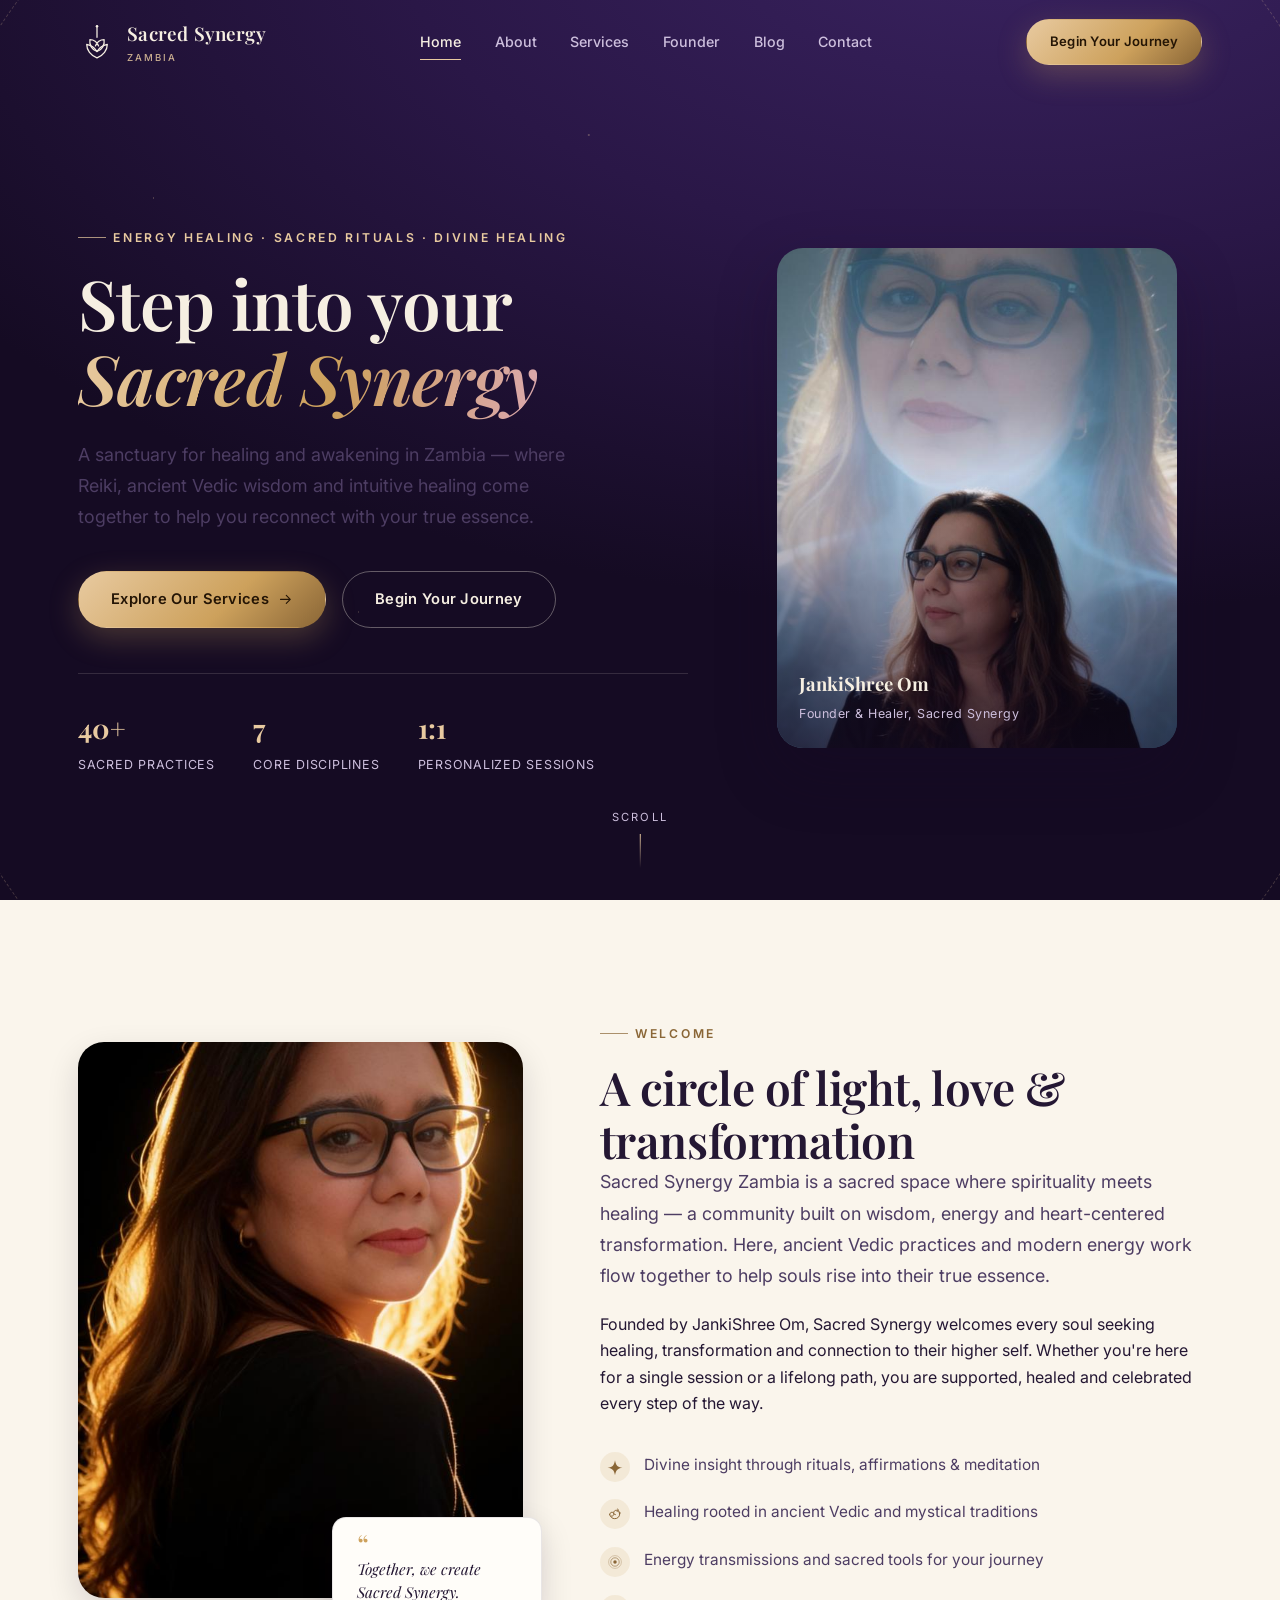
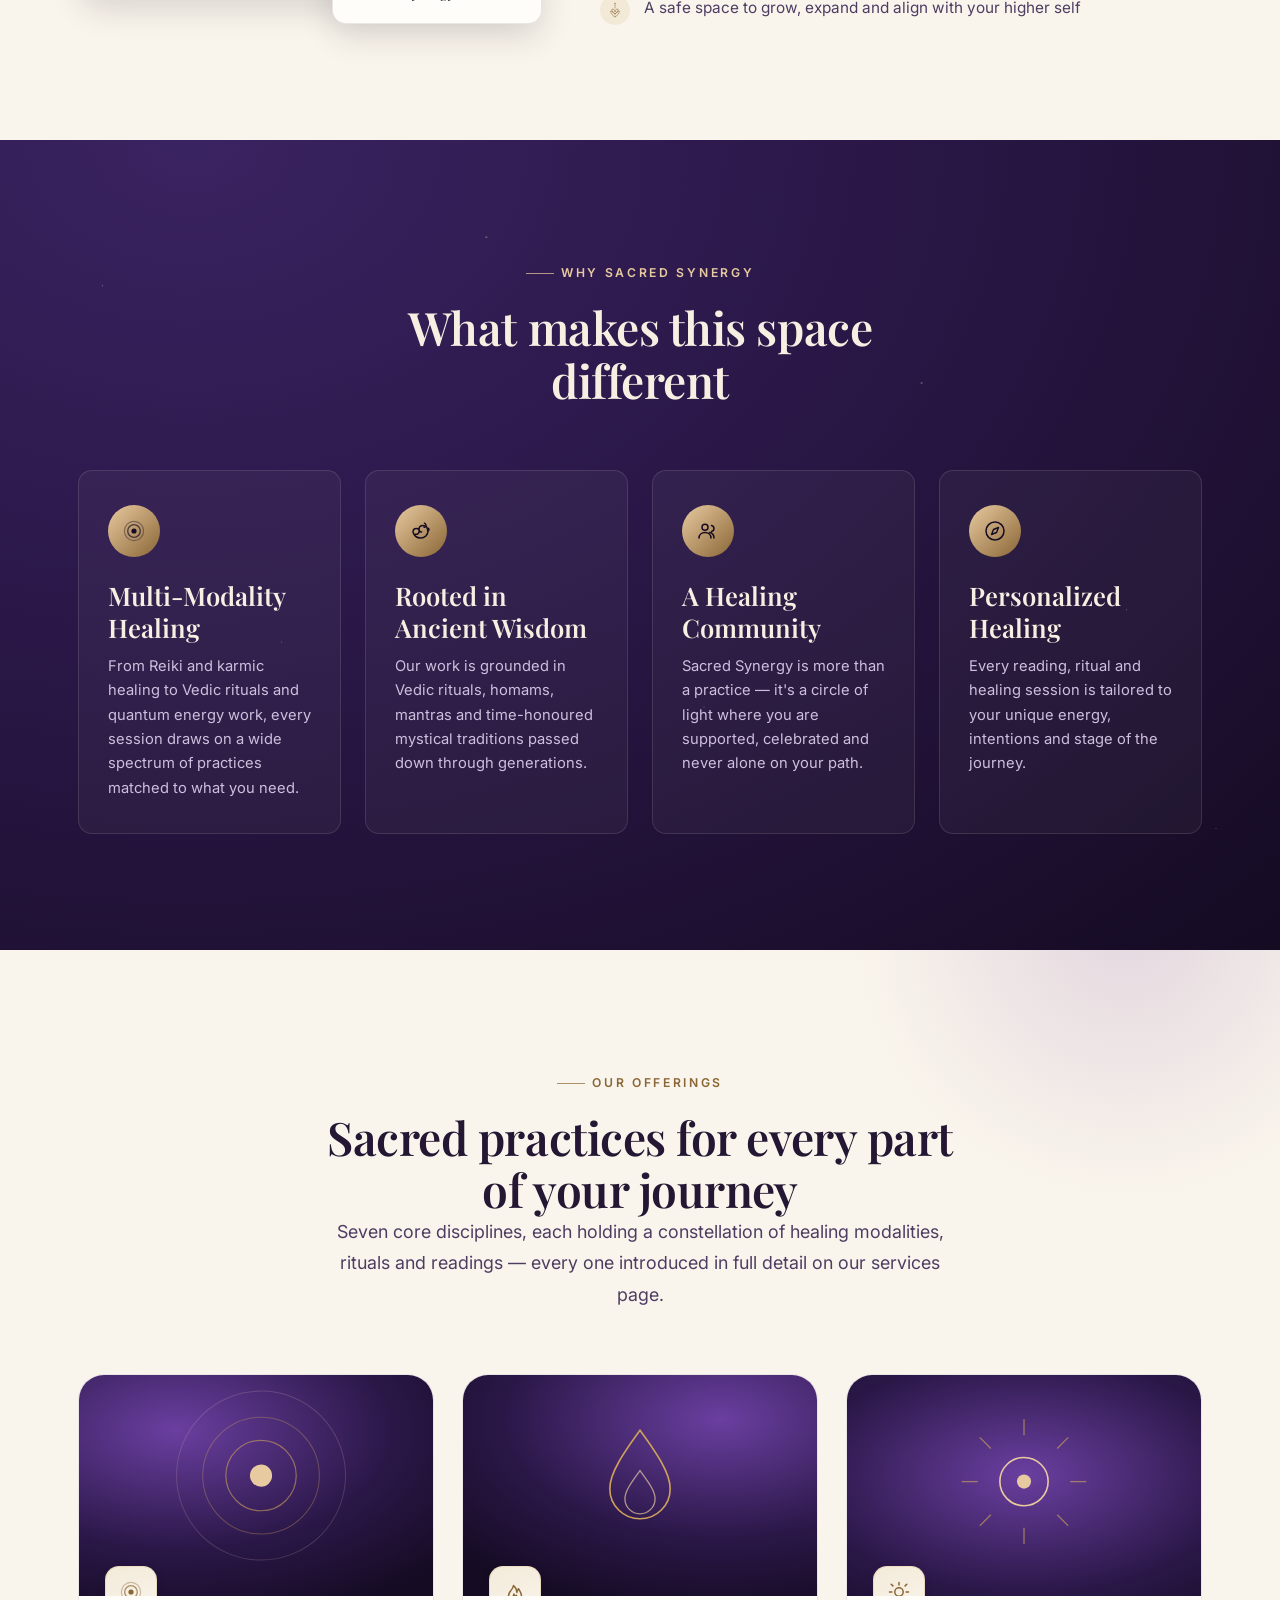
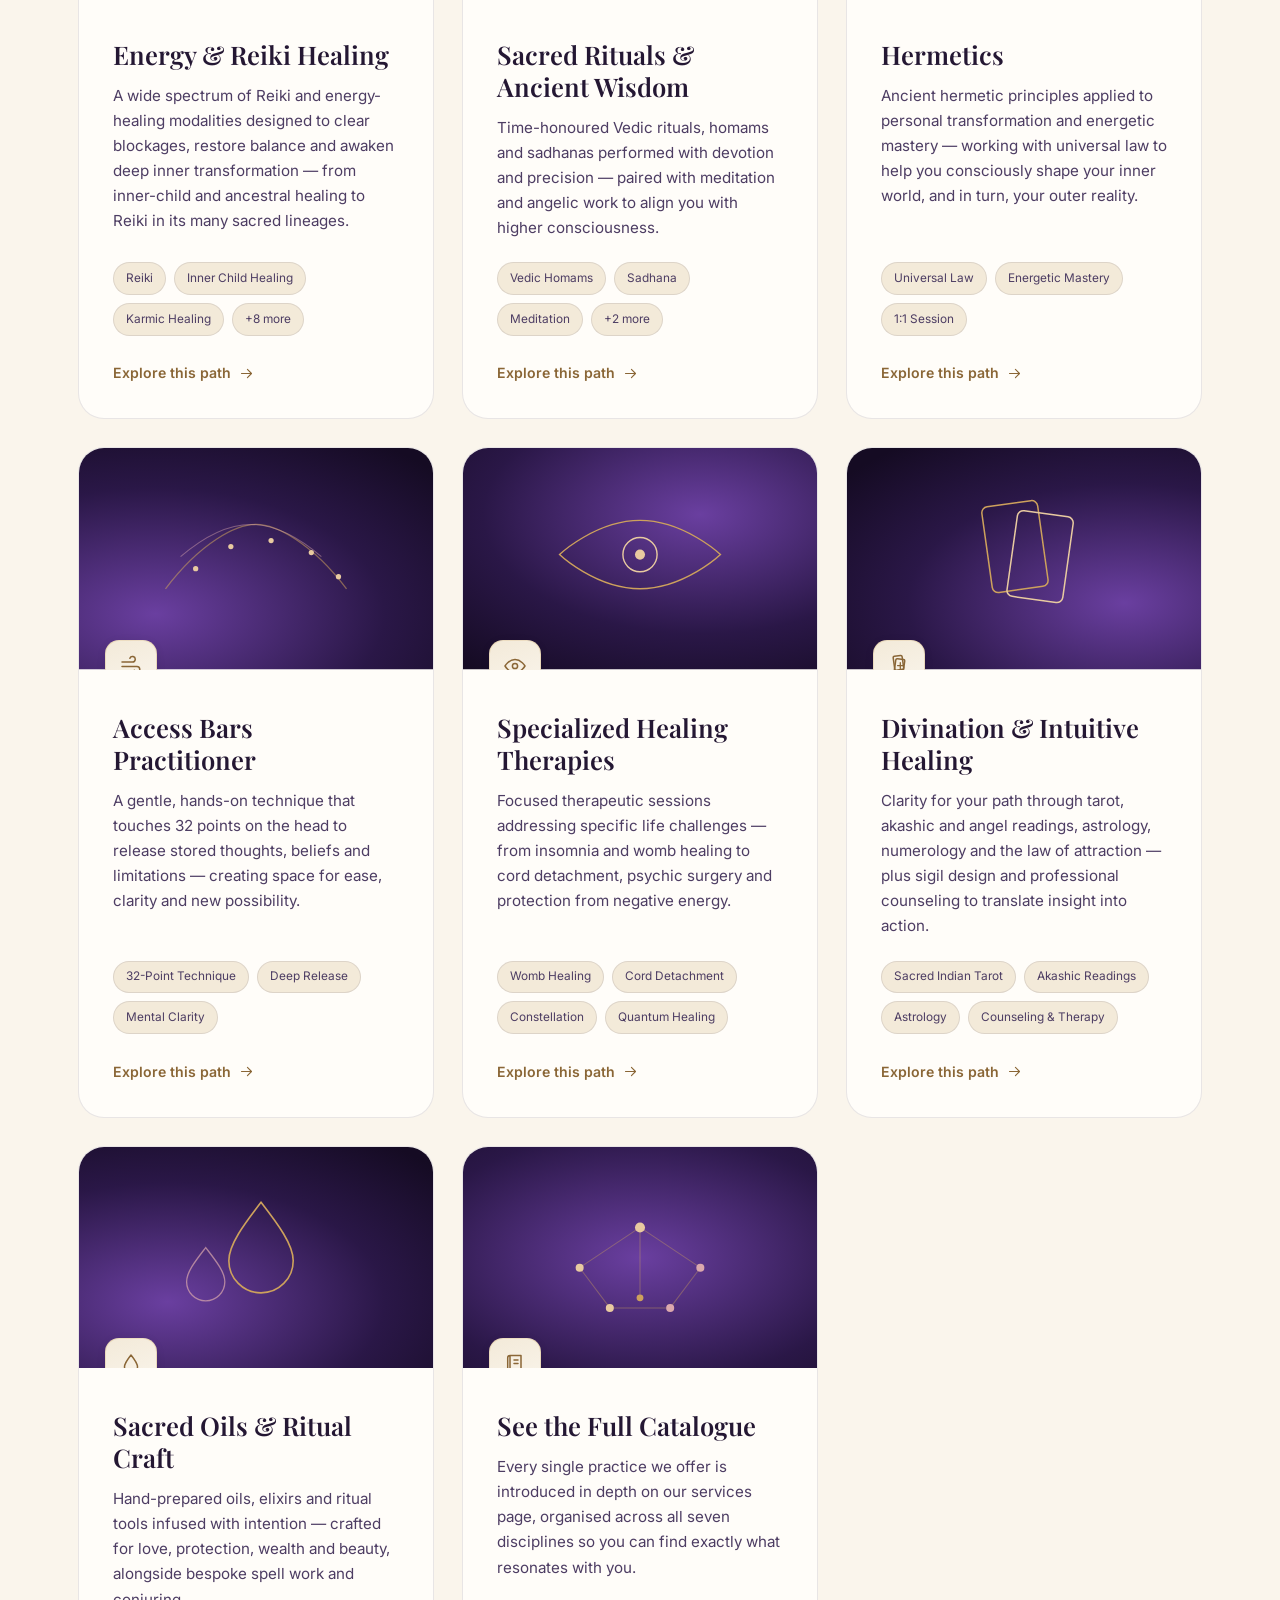
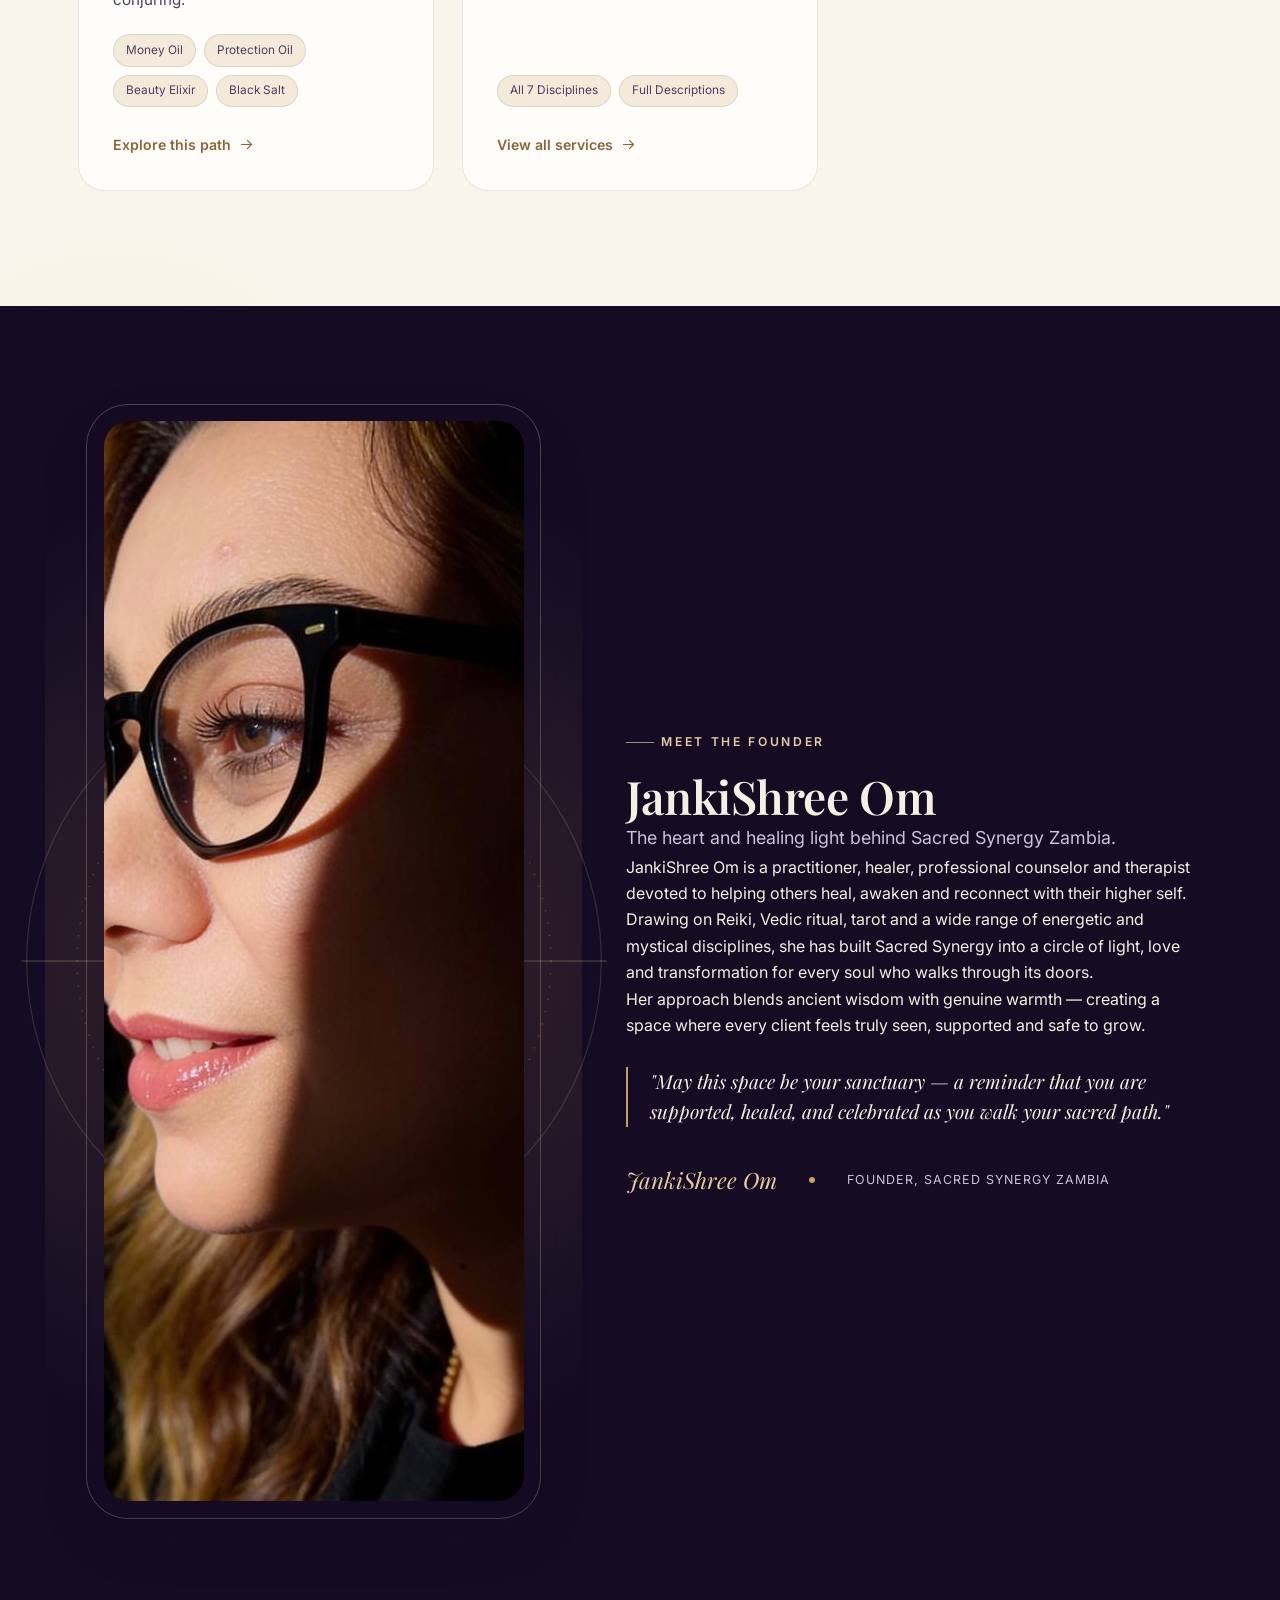
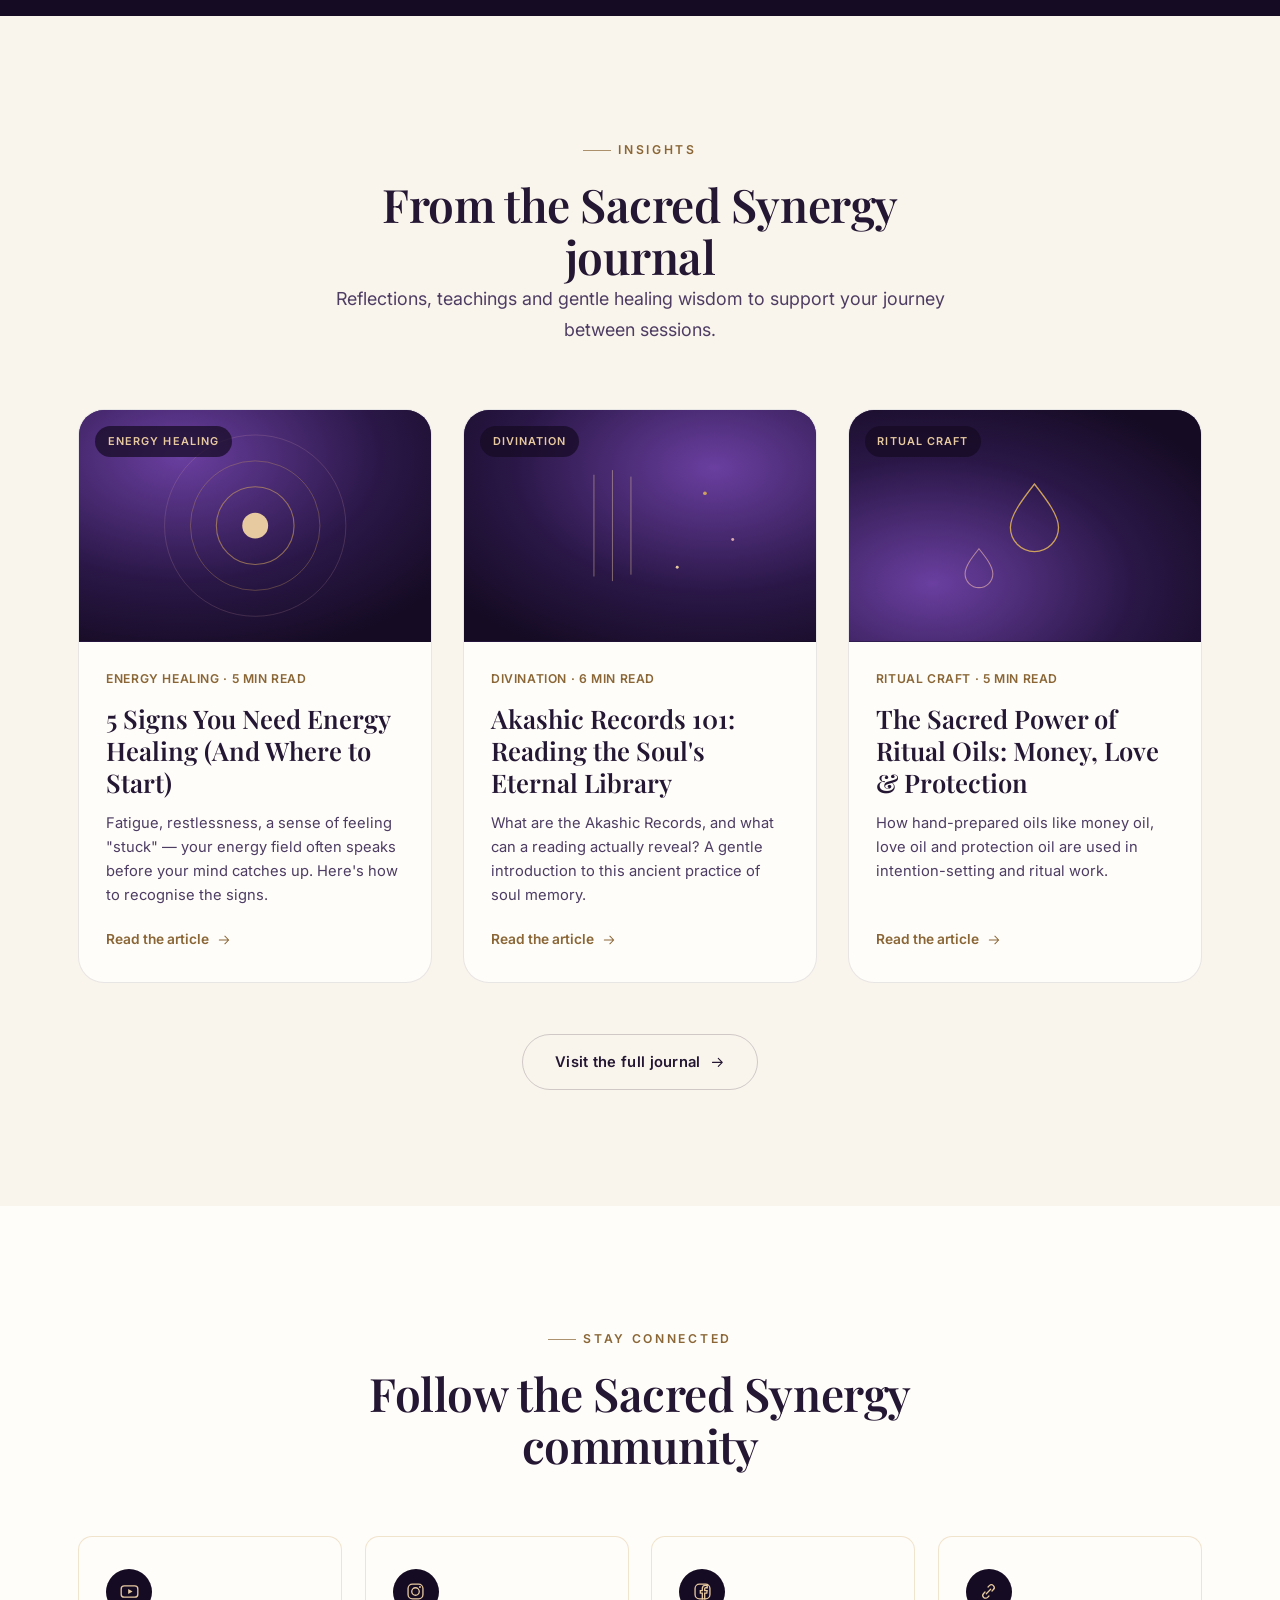
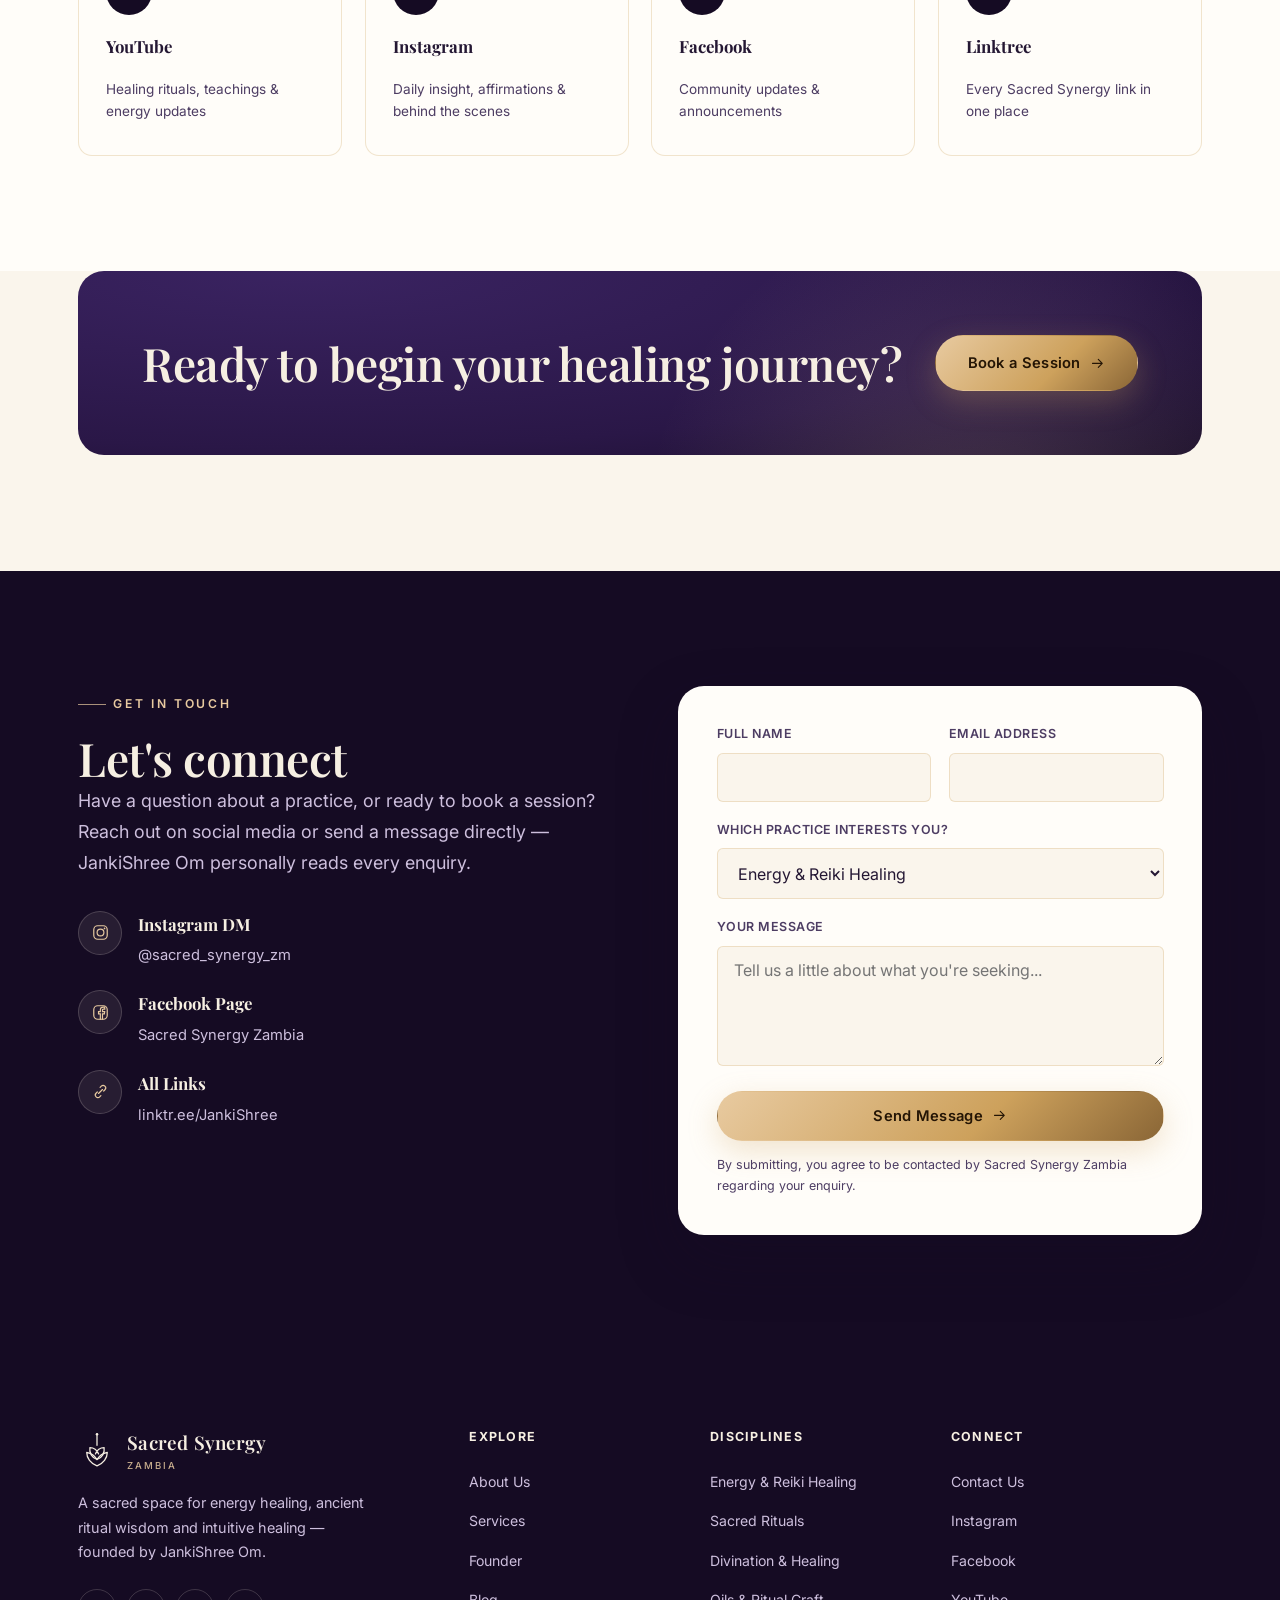
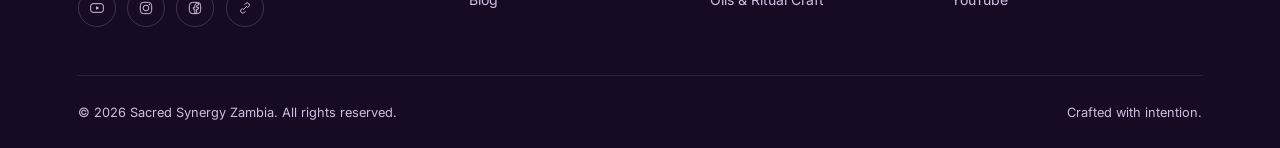
==== commit 40e40b96: "Swap founder section photo back to the closeup portrait Client wanted the close-up profile shot kept" ====
--- a/index.html
+++ b/index.html
@@ -5,7 +5,7 @@
 <meta name="viewport" content="width=device-width, initial-scale=1">
 <title>Sacred Synergy Zambia | Reiki, Energy Healing & Sacred Rituals</title>
 <meta name="description" content="Sacred Synergy Zambia is a sanctuary for Reiki, energy healing, Vedic rituals, tarot and akashic healing — founded by JankiShree Om to help you heal, awaken and align with your higher self.">
-<link rel="canonical" href="https://sacredsynergyzambia.com/">
+<link rel="canonical" href="https://sacred-synergy-zambia.netlify.app/">
 
 <meta property="og:type" content="website">
 <meta property="og:title" content="Sacred Synergy Zambia | Reiki, Energy Healing & Sacred Rituals">
@@ -349,7 +349,7 @@
             <circle cx="250" cy="250" r="6" fill="currentColor" opacity="0.35"/>
           </svg>
           <span class="frame-ring" aria-hidden="true"></span>
-          <img src="assets/img/founder-candlelight.jpg" width="497" height="1080" alt="JankiShree Om in a candlelit ritual setting" loading="lazy">
+          <img src="assets/img/founder-closeup.jpg" width="607" height="1080" alt="Close portrait of JankiShree Om, founder of Sacred Synergy Zambia" loading="lazy">
         </div>
       </div>
       <div class="founder-copy reveal reveal-delay-1">
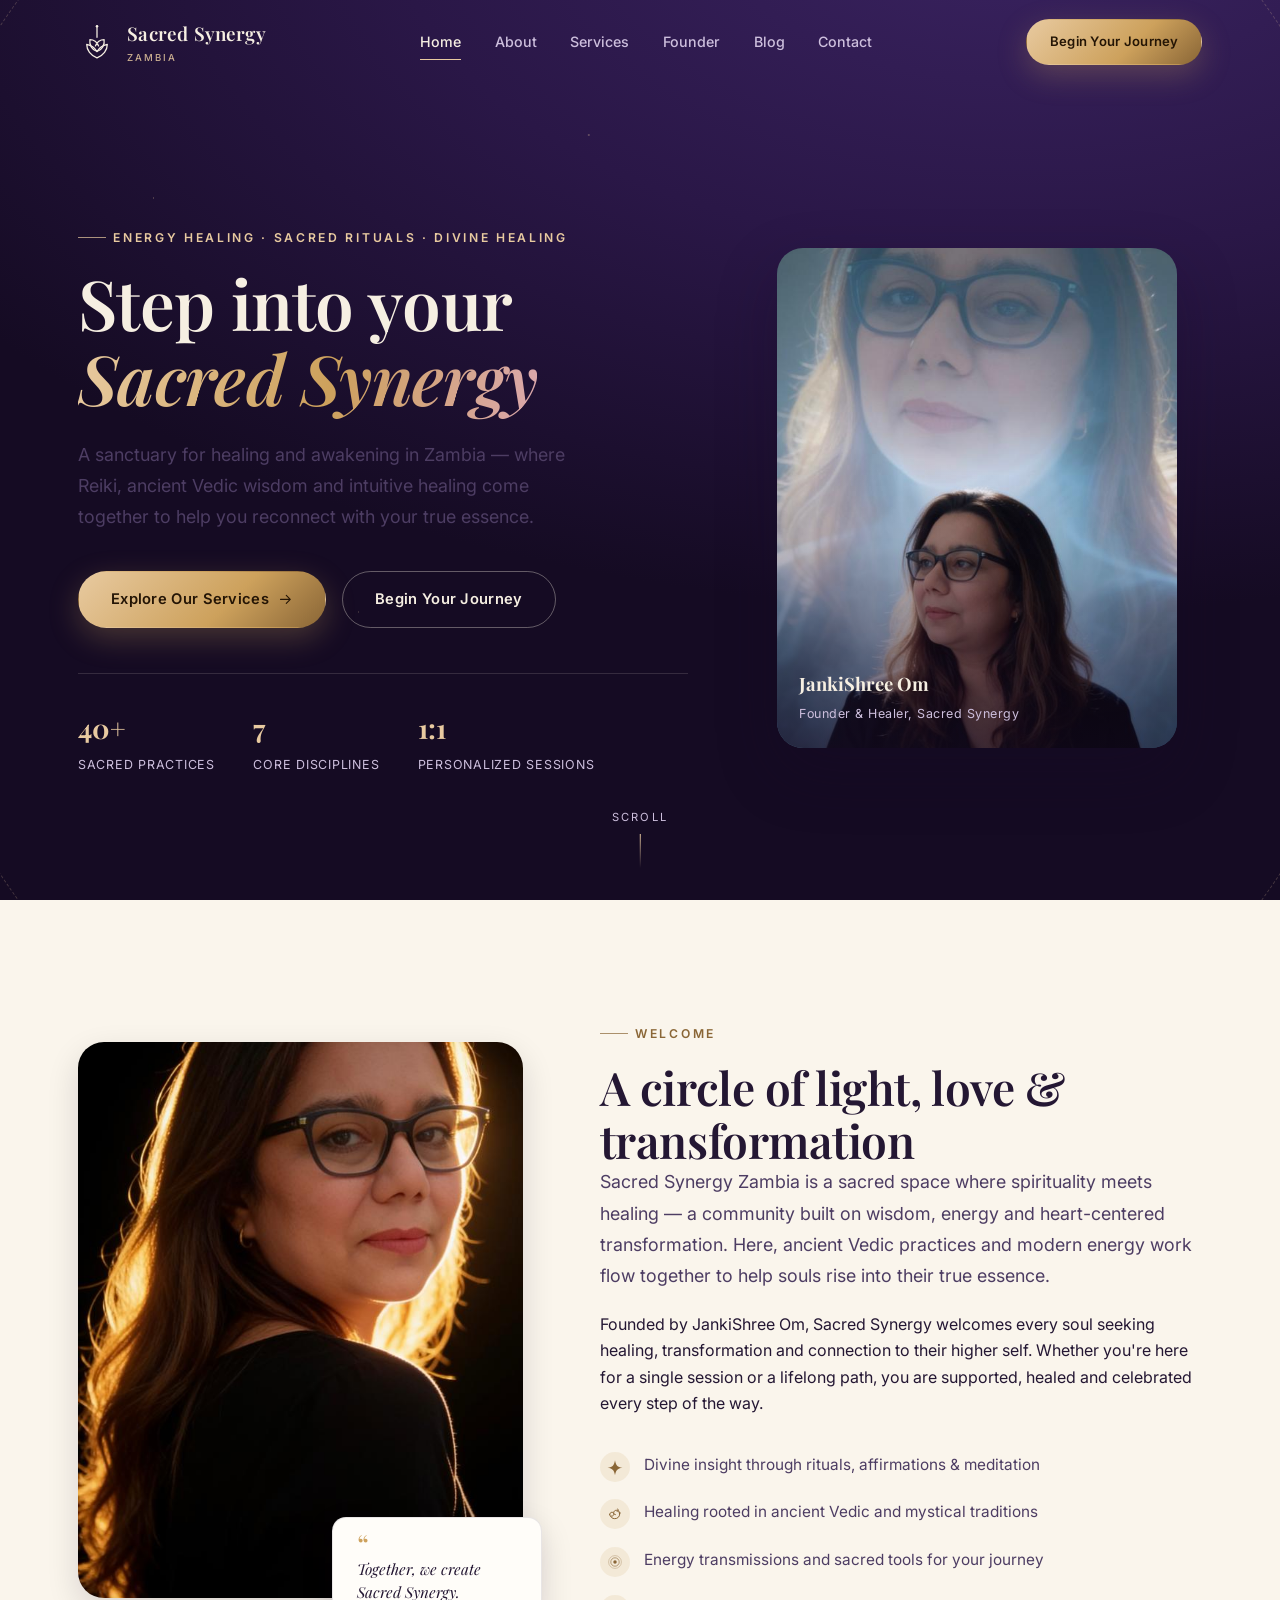
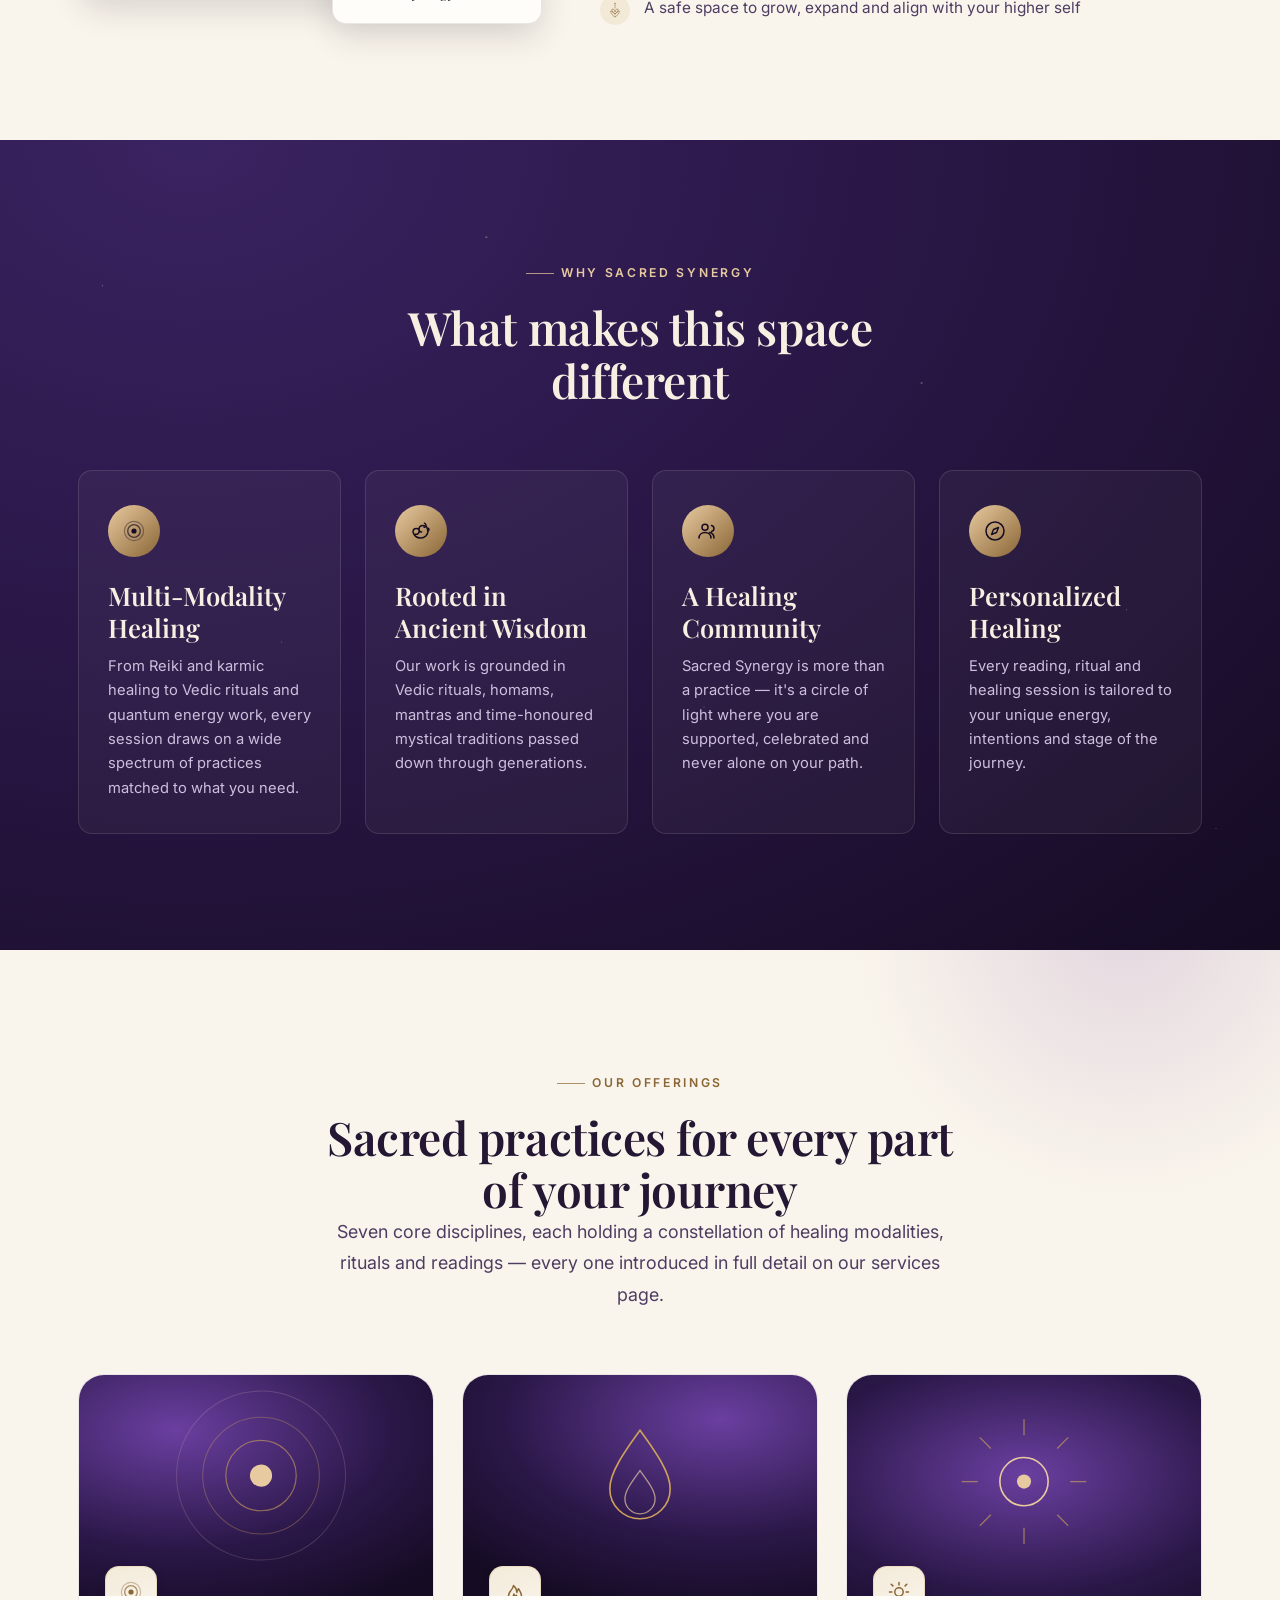
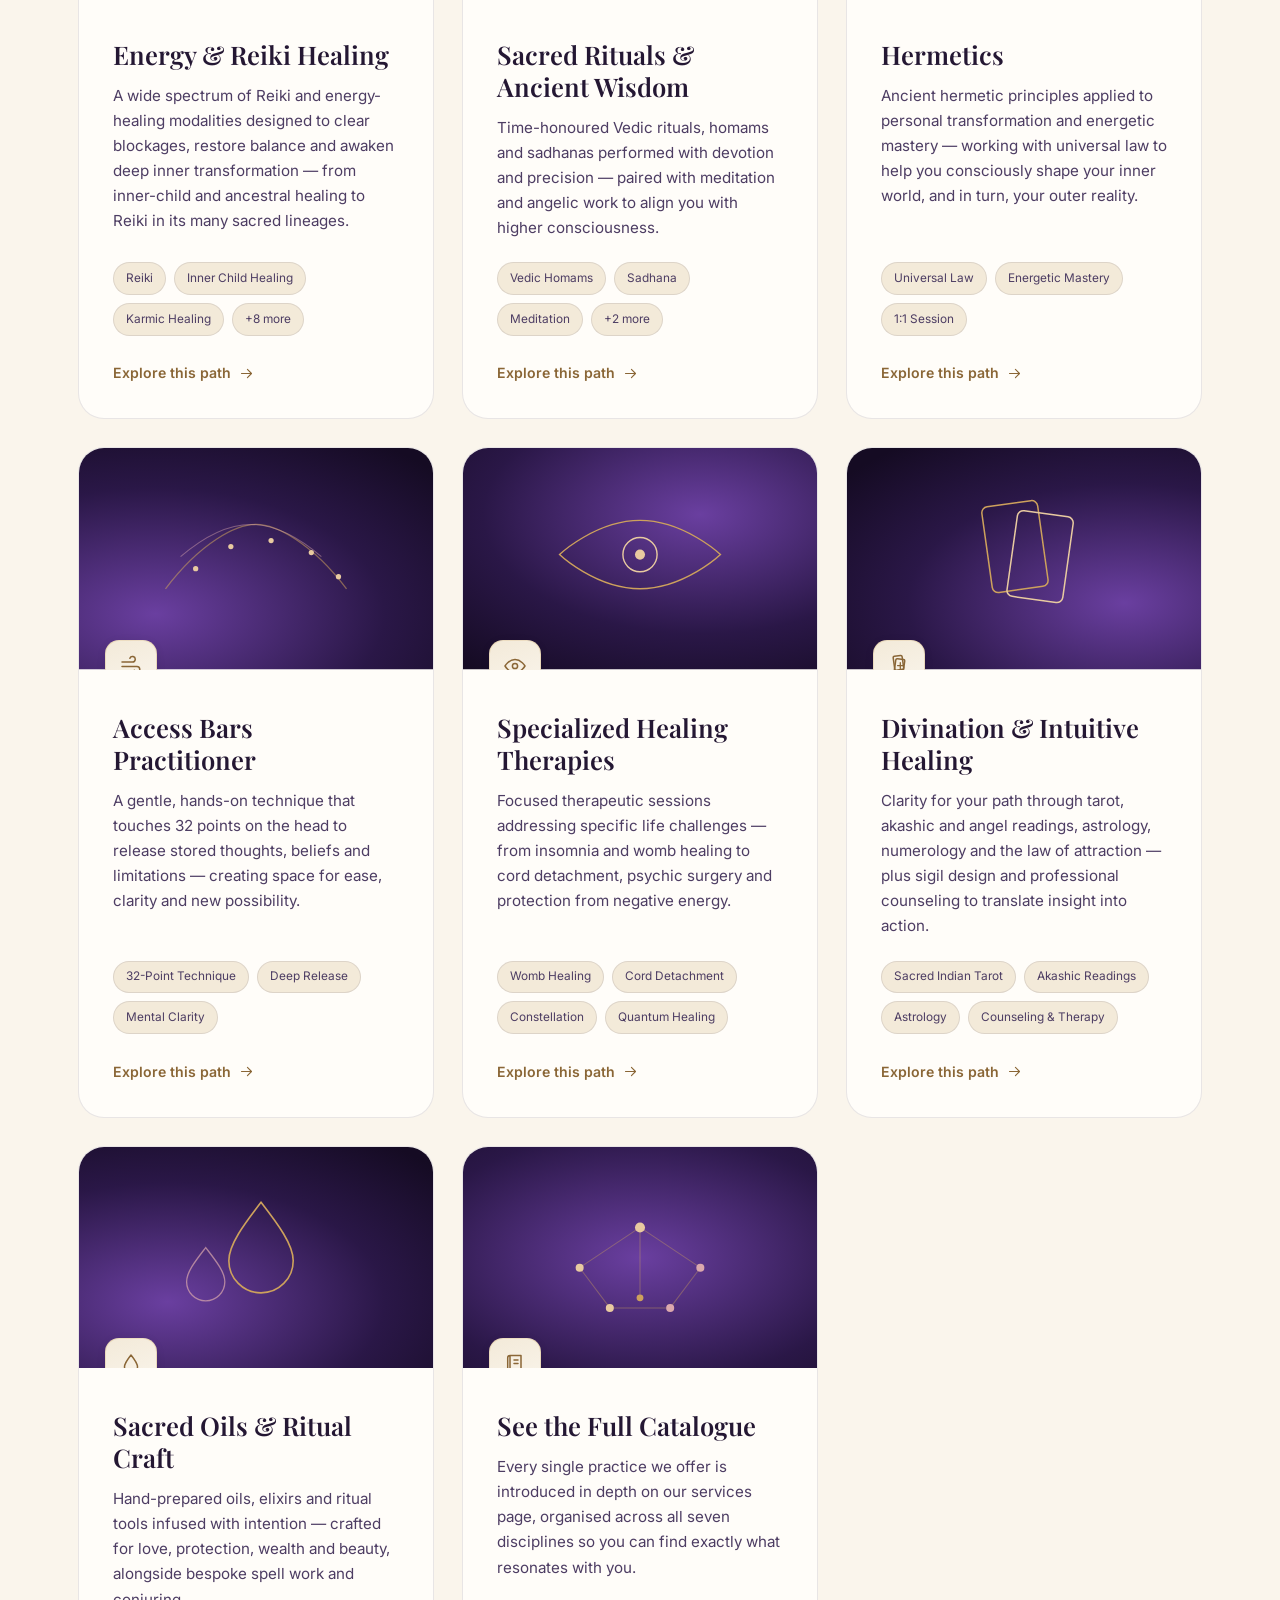
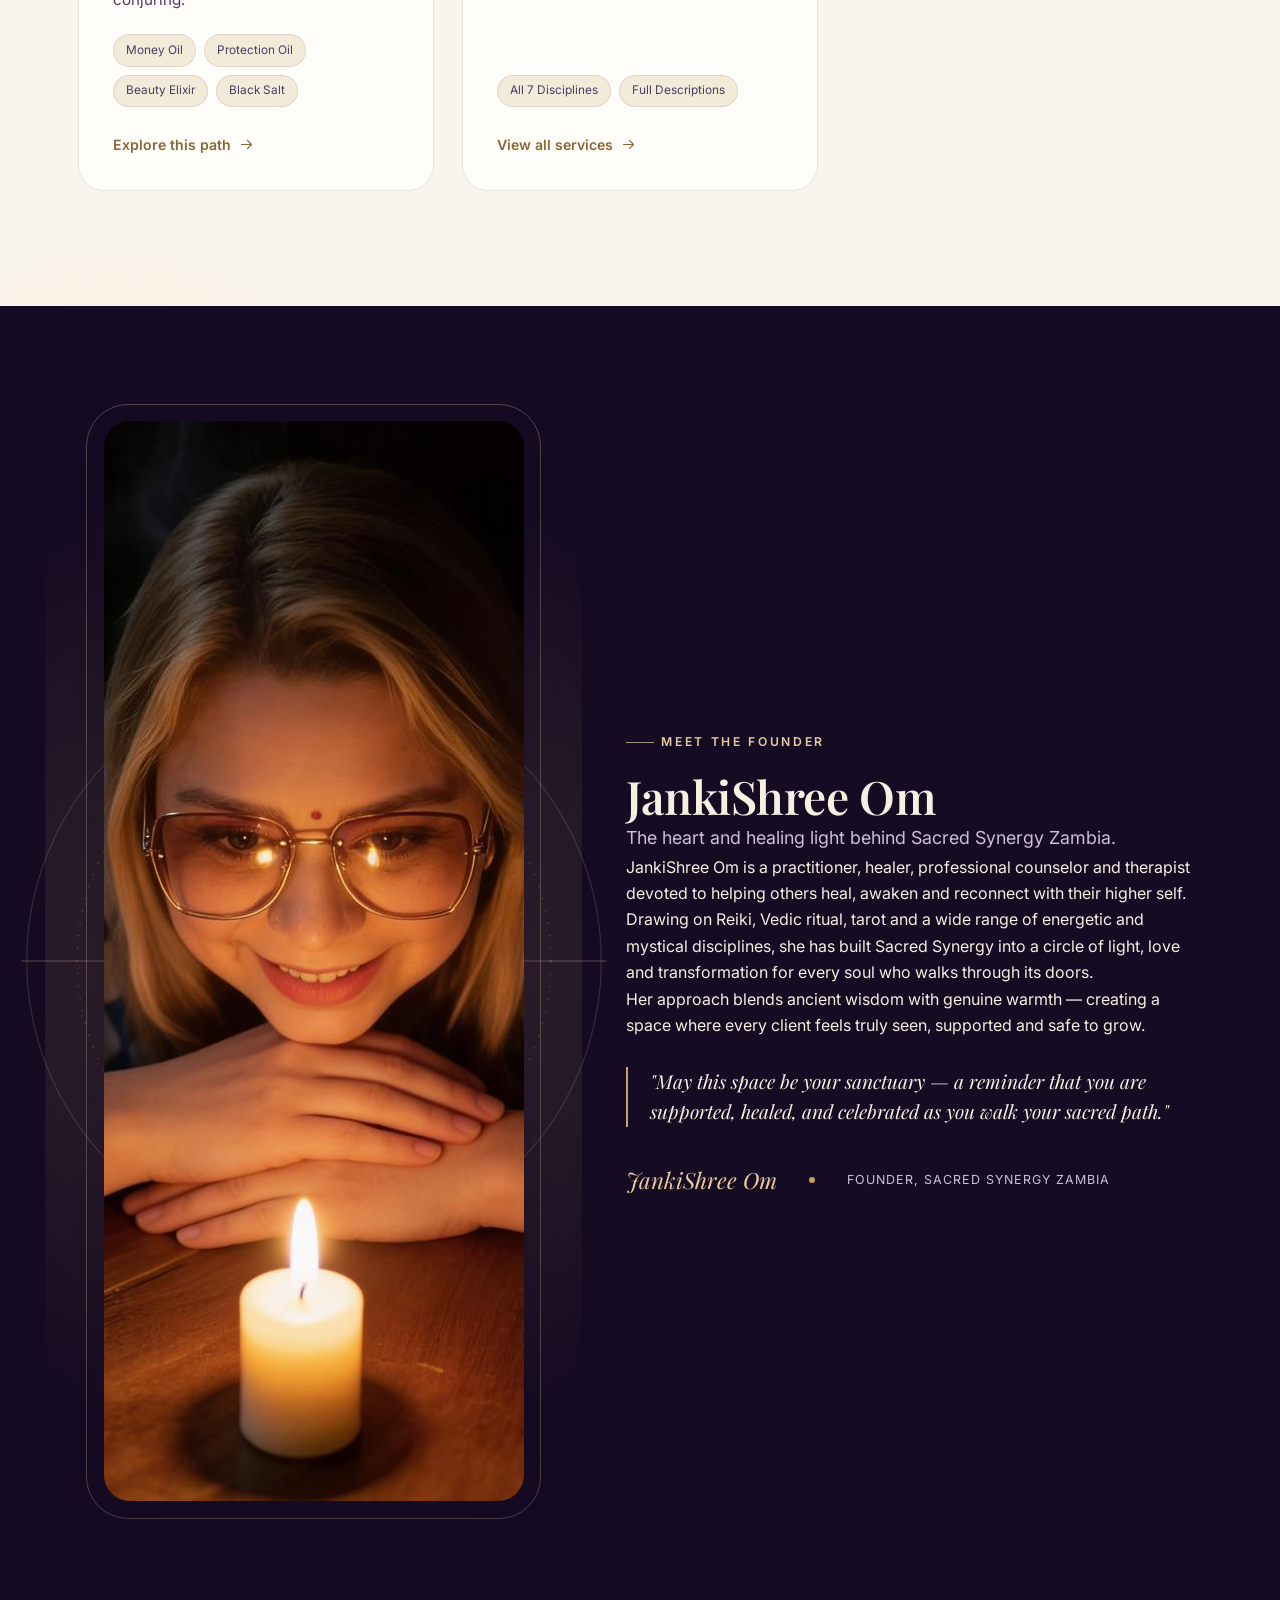
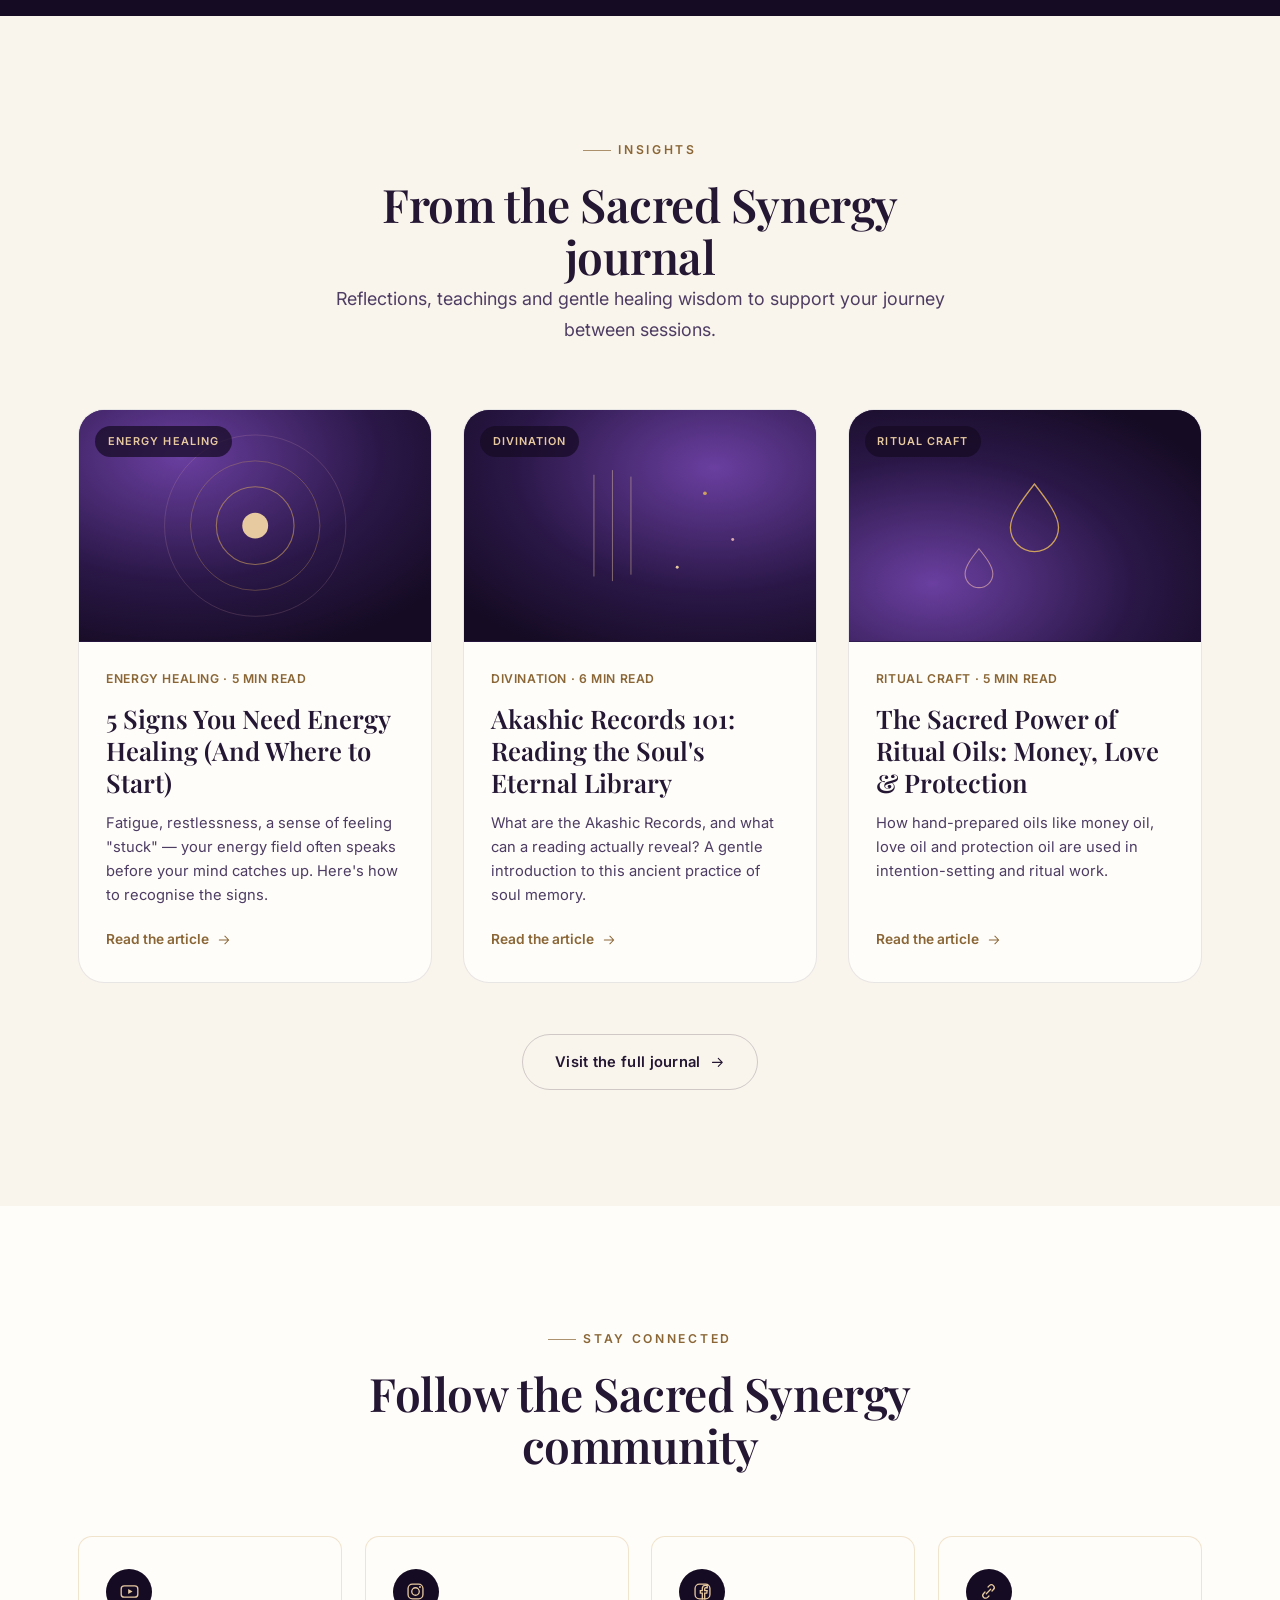
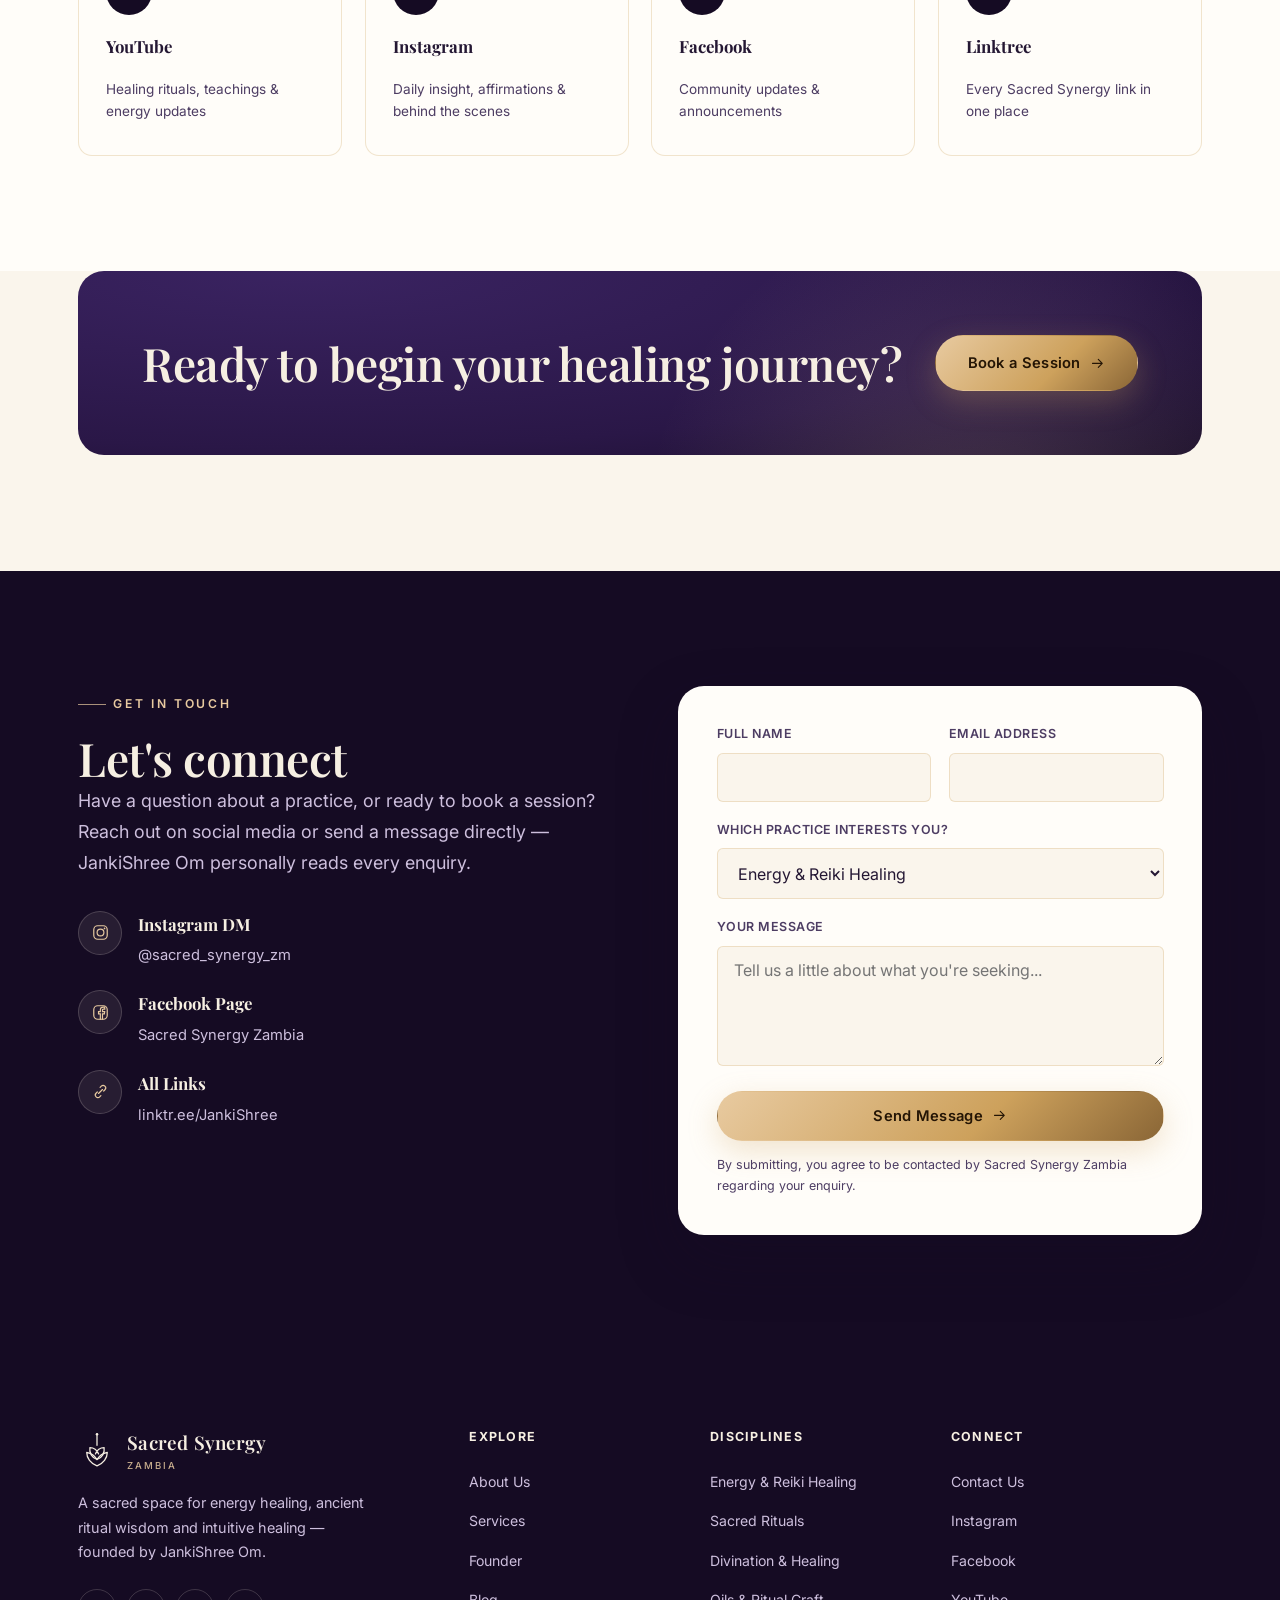
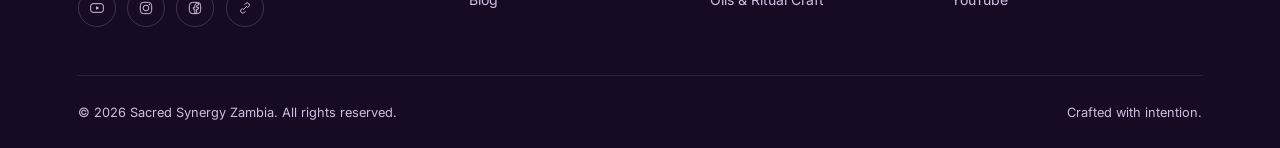
==== commit 021469ef: "Revert founder section photo to the candlelight portrait Co-Authored-By: Claude Sonnet 5 <noreply@an" ====
--- a/index.html
+++ b/index.html
@@ -349,7 +349,7 @@
             <circle cx="250" cy="250" r="6" fill="currentColor" opacity="0.35"/>
           </svg>
           <span class="frame-ring" aria-hidden="true"></span>
-          <img src="assets/img/founder-closeup.jpg" width="607" height="1080" alt="Close portrait of JankiShree Om, founder of Sacred Synergy Zambia" loading="lazy">
+          <img src="assets/img/founder-candlelight.jpg" width="497" height="1080" alt="JankiShree Om in a candlelit ritual setting" loading="lazy">
         </div>
       </div>
       <div class="founder-copy reveal reveal-delay-1">
